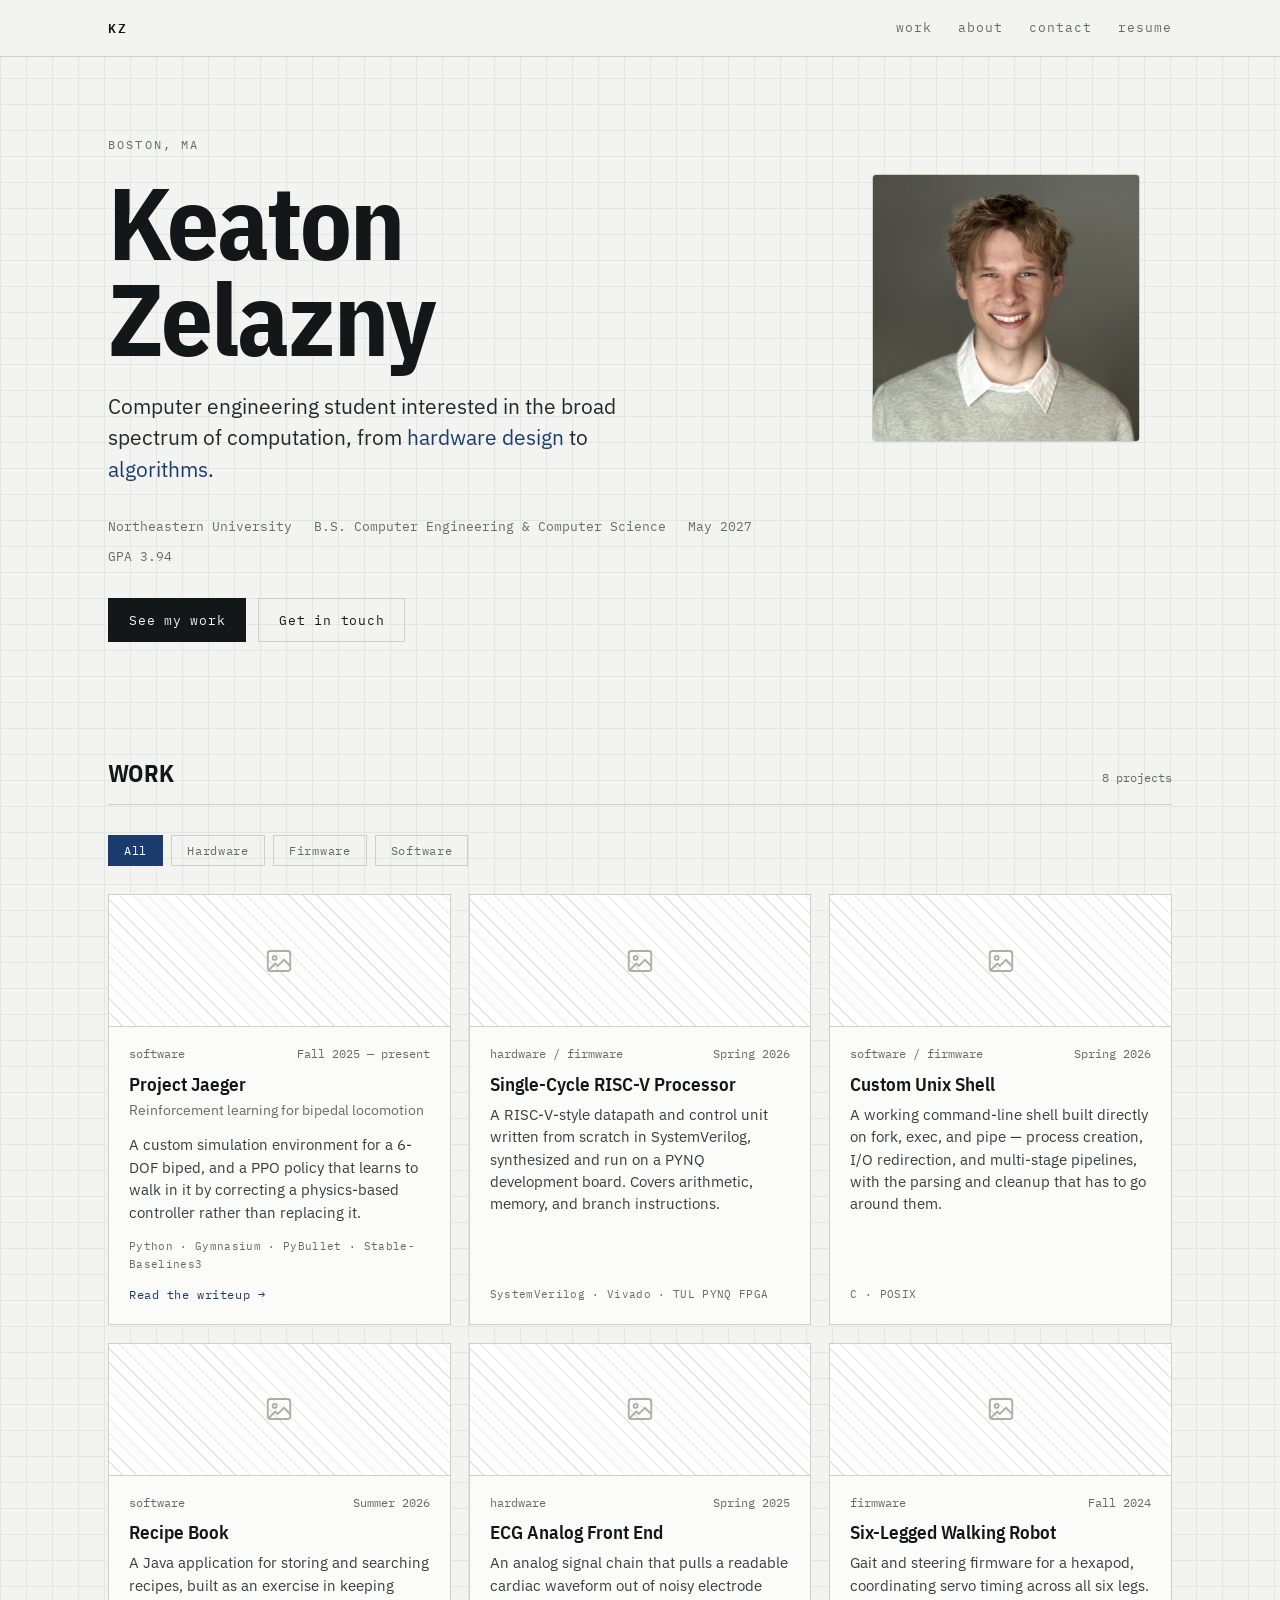
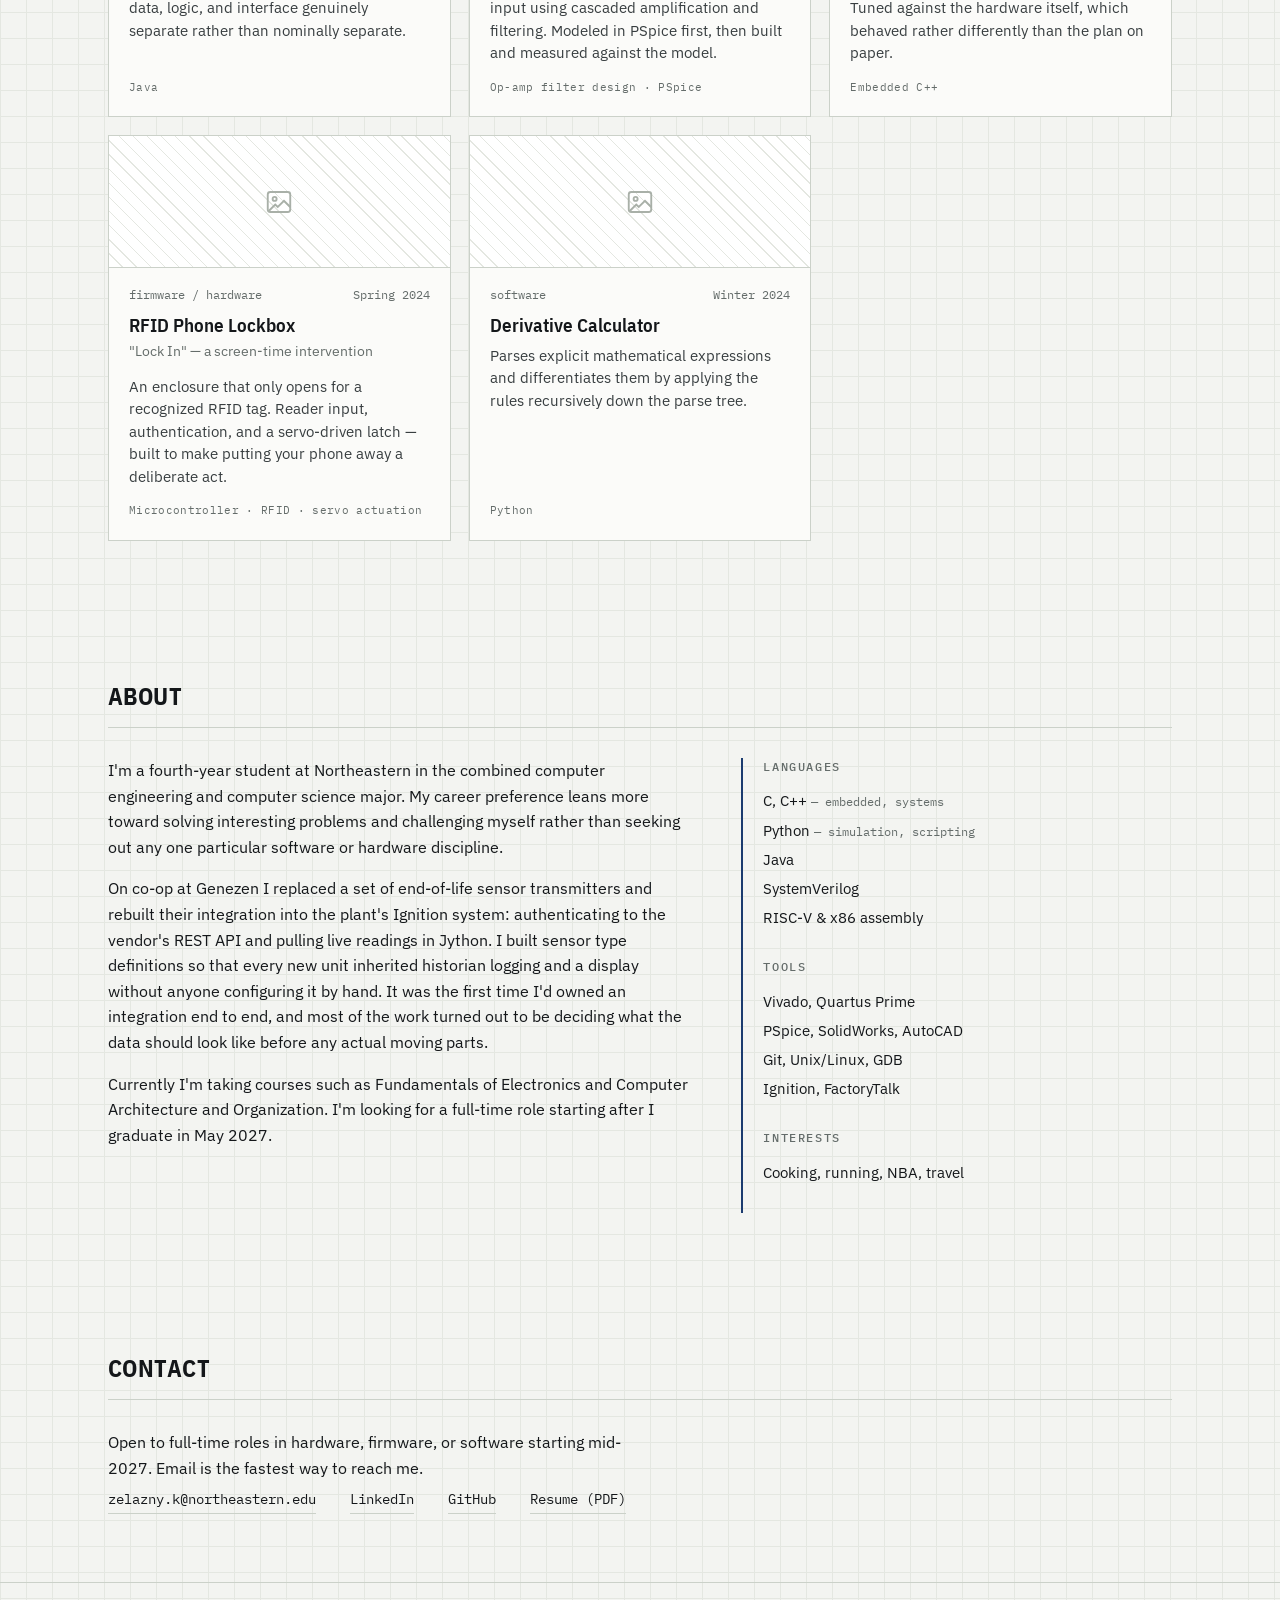
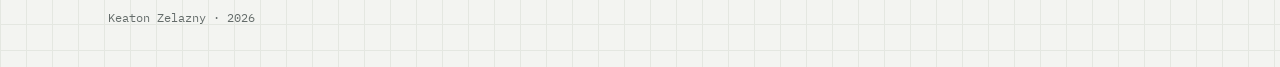
==== index.html @ cebd2341 "Recropped photo" ====
<!DOCTYPE html>
<html lang="en">
<head>
<meta charset="utf-8">
<meta name="viewport" content="width=device-width, initial-scale=1">
<title>Keaton Zelazny - Computer Engineer</title>
<meta name="description" content="Computer engineering and computer science student at Northeastern University working across FPGA design, embedded firmware, and software. Graduating May 2027.">

<meta property="og:title" content="Keaton Zelazny — Computer Engineer">
<meta property="og:description" content="FPGA design, embedded firmware, and software. Northeastern University, May 2027.">
<meta property="og:type" content="website">
<meta property="og:url" content="https://keatonzelazny.com/">

<link rel="icon" href="favicon.ico" sizes="any">
<link rel="icon" type="image/png" sizes="32x32" href="favicon-32.png">
<link rel="apple-touch-icon" href="apple-touch-icon.png">

<link rel="preconnect" href="https://fonts.googleapis.com">
<link rel="preconnect" href="https://fonts.gstatic.com" crossorigin>
<link href="https://fonts.googleapis.com/css2?family=IBM+Plex+Mono:wght@400;500&family=IBM+Plex+Sans+Condensed:wght@600;700&family=IBM+Plex+Sans:wght@400;500;600&display=swap" rel="stylesheet">
<link rel="stylesheet" href="assets/style.css">
</head>
<body>

<nav class="nav">
  <div class="nav-inner">
    <a class="mark" href="#top">KZ</a>
    <div class="nav-links">
      <a href="#work">work</a>
      <a href="#about">about</a>
      <a href="#contact">contact</a>
      <a href="assets/Keaton_Zelazny_Resume.pdf">resume</a>
    </div>
  </div>
</nav>

<header class="hero" id="top">
  <div class="wrap hero-grid">
   <div class="hero-text">
    <p class="eyebrow">Boston, MA</p>
    <h1>Keaton<br>Zelazny</h1>
    <p class="lede">
      Computer engineering student interested in the broad spectrum of computation,
      from <em>hardware design</em> to <em>algorithms</em>.
    </p>
    <div class="facts">
      <span>Northeastern University</span>
      <span>B.S. Computer Engineering &amp; Computer Science</span>
      <span>May 2027</span>
      <span>GPA 3.94</span>
    </div>
    <div class="btn-row">
      <a class="btn" href="#work">See my work</a>
      <a class="btn ghost" href="mailto:zelazny.k@northeastern.edu">Get in touch</a>
    </div>
   </div>
   <div class="hero-photo">
     <img src="assets/img/keaton.jpg" alt="Keaton Zelazny" width="640" height="640">
   </div>
  </div>
</header>

<section id="work">
  <div class="wrap">
    <div class="sec-head">
      <h2>Work</h2>
      <span class="sec-count" id="count"></span>
    </div>

    <div class="filters" role="group" aria-label="Filter projects by discipline">
      <button class="chip" data-filter="all" aria-pressed="true">All</button>
      <button class="chip" data-filter="hardware" aria-pressed="false">Hardware</button>
      <button class="chip" data-filter="firmware" aria-pressed="false">Firmware</button>
      <button class="chip" data-filter="software" aria-pressed="false">Software</button>
    </div>

    <div class="grid" id="grid"></div>
  </div>
</section>

<section id="about">
  <div class="wrap">
    <div class="sec-head"><h2>About</h2></div>
    <div class="about-grid">
      <div>
       <p>
          I'm a fourth-year student at Northeastern in the combined computer engineering and
          computer science major. My career preference leans more toward solving interesting problems and challenging myself rather than seeking out any one particular software or hardware discipline.
        </p>
        <p>
          On co-op at Genezen I replaced a set of end-of-life sensor transmitters and rebuilt
          their integration into the plant's Ignition system: authenticating to the vendor's
          REST API and pulling live readings in Jython. I built sensor type definitions so
          that every new unit inherited historian logging and a display without anyone configuring
          it by hand. It was the first time I'd owned an integration end to end, and most of
          the work turned out to be deciding what the data should look like before any actual moving parts.
        </p>
        <p>
          Currently I'm taking courses such as Fundamentals of Electronics and Computer Architecture and Organization. I'm looking for a full-time role starting after I graduate in May 2027.
        </p>
      </div>
      <div class="side-block">
        <h4>Languages</h4>
        <ul>
          <li>C, C++ <span>— embedded, systems</span></li>
          <li>Python <span>— simulation, scripting</span></li>
          <li>Java</li>
          <li>SystemVerilog</li>
          <li>RISC-V &amp; x86 assembly</li>
        </ul>
        <h4>Tools</h4>
        <ul>
          <li>Vivado, Quartus Prime</li>
          <li>PSpice, SolidWorks, AutoCAD</li>
          <li>Git, Unix/Linux, GDB</li>
          <li>Ignition, FactoryTalk</li>
        </ul>
        <h4>Interests</h4>
        <ul>
          <li>Cooking, running, NBA, travel</li>
        </ul>
      </div>
    </div>
  </div>
</section>

<section id="contact">
  <div class="wrap">
    <div class="sec-head"><h2>Contact</h2></div>
    <p style="max-width:52ch;margin:0 0 4px">
      Open to full-time roles in hardware, firmware, or software starting mid-2027.
      Email is the fastest way to reach me.
    </p>
    <div class="contact-links">
      <a href="mailto:zelazny.k@northeastern.edu">zelazny.k@northeastern.edu</a>
      <a href="https://linkedin.com/in/keaton-zelazny">LinkedIn</a>
      <a href="https://github.com/keatonzny">GitHub</a>
      <a href="assets/Keaton_Zelazny_Resume.pdf">Resume (PDF)</a>
    </div>
  </div>
</section>

<footer>
  <div class="wrap" style="display:flex;justify-content:space-between;width:100%;flex-wrap:wrap;gap:10px">
    <span>Keaton Zelazny &middot; <span id="year"></span></span>
    <span></span>
  </div>
</footer>

<script src="assets/main.js"></script>
</body>
</html>
---- assets/style.css ----
/* ============================================================
   Keaton Zelazny — portfolio
   Palette: instrument paper, graphite ink, one plotted blue
   ============================================================ */

:root {
  --paper:  #F3F4F1;
  --panel:  #FBFBF9;
  --grid:   #E4E7E1;
  --rule:   #CBD1C9;
  --ink:    #14171A;
  --muted:  #646C6A;
  --accent: #1B3B6F;
  --accent-soft: rgba(27, 59, 111, 0.10);

  --sans: "IBM Plex Sans", system-ui, -apple-system, sans-serif;
  --cond: "IBM Plex Sans Condensed", "IBM Plex Sans", system-ui, sans-serif;
  --mono: "IBM Plex Mono", ui-monospace, "SF Mono", Menlo, monospace;

  --max: 1120px;
  --pad: 28px;
}

* { box-sizing: border-box; }

html { scroll-behavior: smooth; }

body {
  margin: 0;
  background-color: var(--paper);
  background-image:
    linear-gradient(var(--grid) 1px, transparent 1px),
    linear-gradient(90deg, var(--grid) 1px, transparent 1px);
  background-size: 26px 26px;
  color: var(--ink);
  font-family: var(--sans);
  font-size: 16px;
  line-height: 1.6;
  -webkit-font-smoothing: antialiased;
}

a { color: inherit; }

.wrap {
  max-width: var(--max);
  margin: 0 auto;
  padding: 0 var(--pad);
}

/* ---------- nav ---------- */

.nav {
  position: sticky;
  top: 0;
  z-index: 20;
  background: rgba(243, 244, 241, 0.88);
  backdrop-filter: blur(8px);
  border-bottom: 1px solid var(--rule);
}

.nav-inner {
  max-width: var(--max);
  margin: 0 auto;
  padding: 0 var(--pad);
  height: 56px;
  display: flex;
  align-items: center;
  justify-content: space-between;
}

.mark {
  font-family: var(--mono);
  font-size: 13px;
  font-weight: 600;
  letter-spacing: 0.16em;
  text-decoration: none;
}

.nav-links {
  display: flex;
  gap: 26px;
  font-family: var(--mono);
  font-size: 12.5px;
  letter-spacing: 0.08em;
}

.nav-links a {
  text-decoration: none;
  color: var(--muted);
  padding-bottom: 2px;
  border-bottom: 1px solid transparent;
  transition: color 0.15s, border-color 0.15s;
}

.nav-links a:hover,
.nav-links a:focus-visible { color: var(--ink); border-bottom-color: var(--accent); }

/* ---------- hero ---------- */

.hero { padding: 78px 0 44px; }

.hero-grid {
  display: grid;
  grid-template-columns: minmax(0, 700px) auto;
  justify-content: start;
  gap: 64px;
  align-items: start;
}

/* offset equal to the eyebrow line + its margin, so the photo's top edge
   lands on the cap height of the name rather than above it */
.hero-photo { margin-top: 39px; }

.hero-photo img {
  display: block;
  width: 268px;
  height: 268px;
  object-fit: cover;
  border: 1px solid var(--rule);
  border-radius: 4px;
  background: var(--panel);
}

.eyebrow {
  font-family: var(--mono);
  font-size: 12px;
  letter-spacing: 0.18em;
  text-transform: uppercase;
  color: var(--muted);
  margin: 0 0 20px;
}

h1 {
  font-family: var(--cond);
  font-weight: 700;
  font-size: clamp(3rem, 9vw, 6.4rem);
  line-height: 0.94;
  letter-spacing: -0.02em;
  margin: 0 0 24px;
}

.lede {
  font-size: clamp(1.05rem, 2.1vw, 1.32rem);
  line-height: 1.5;
  max-width: 40ch;
  margin: 0 0 30px;
  color: #23282B;
}

.lede em { font-style: normal; color: var(--accent); }

.facts {
  display: flex;
  flex-wrap: wrap;
  gap: 10px 22px;
  font-family: var(--mono);
  font-size: 12.5px;
  color: var(--muted);
  margin-bottom: 32px;
}

.facts span { white-space: nowrap; }

.btn-row { display: flex; flex-wrap: wrap; gap: 12px; }

.btn {
  display: inline-block;
  font-family: var(--mono);
  font-size: 12.5px;
  letter-spacing: 0.06em;
  text-decoration: none;
  padding: 11px 20px;
  border: 1px solid var(--ink);
  background: var(--ink);
  color: var(--paper);
  transition: background 0.15s, color 0.15s, border-color 0.15s;
}

.btn:hover, .btn:focus-visible { background: var(--accent); border-color: var(--accent); }

.btn.ghost { background: transparent; color: var(--ink); border-color: var(--rule); }
.btn.ghost:hover, .btn.ghost:focus-visible { border-color: var(--accent); color: var(--accent); background: transparent; }

/* ---------- sections ---------- */

section { padding: 68px 0; }

.sec-head {
  display: flex;
  align-items: baseline;
  gap: 16px;
  border-bottom: 1px solid var(--rule);
  padding-bottom: 12px;
  margin-bottom: 30px;
}

h2 {
  font-family: var(--cond);
  font-weight: 700;
  font-size: 1.5rem;
  letter-spacing: 0.02em;
  text-transform: uppercase;
  margin: 0;
}

.sec-count {
  font-family: var(--mono);
  font-size: 12px;
  color: var(--muted);
  margin-left: auto;
}

/* ---------- filters ---------- */

.filters {
  display: flex;
  flex-wrap: wrap;
  gap: 8px;
  margin-bottom: 28px;
}

.chip {
  font-family: var(--mono);
  font-size: 12px;
  letter-spacing: 0.06em;
  padding: 7px 15px;
  border: 1px solid var(--rule);
  background: transparent;
  color: var(--muted);
  cursor: pointer;
  transition: all 0.15s;
}

.chip:hover { border-color: var(--ink); color: var(--ink); }

.chip[aria-pressed="true"] {
  background: var(--accent);
  border-color: var(--accent);
  color: #fff;
}

/* ---------- project grid ---------- */

.grid {
  display: grid;
  grid-template-columns: repeat(auto-fill, minmax(310px, 1fr));
  gap: 18px;
}

.card {
  border: 1px solid var(--rule);
  background: var(--panel);
  display: flex;
  flex-direction: column;
  text-decoration: none;
  transition: border-color 0.18s, transform 0.18s, box-shadow 0.18s;
}

.card:hover, .card:focus-visible {
  border-color: var(--accent);
  transform: translateY(-2px);
  box-shadow: 0 6px 20px rgba(20, 23, 26, 0.07);
}

.card.hidden { display: none; }

.card-visual {
  border-bottom: 1px solid var(--rule);
  background: #fff;
  height: 132px;
  display: flex;
  align-items: center;
  justify-content: center;
  overflow: hidden;
  position: relative;
}

.card-visual img {
  width: 100%;
  height: 100%;
  object-fit: cover;
  display: block;
}

.card-visual .ph {
  position: absolute;
  inset: 0;
  display: flex;
  align-items: center;
  justify-content: center;
  color: var(--rule);
  background:
    repeating-linear-gradient(45deg, transparent, transparent 9px, var(--grid) 9px, var(--grid) 10px);
}

.card-visual .ph svg { width: 30px; height: 30px; stroke: #A9B0A8; stroke-width: 1.5; fill: none; }

.card-visual img { position: relative; z-index: 1; }

.card-body { padding: 18px 20px 20px; flex: 1; display: flex; flex-direction: column; }

.card-meta {
  display: flex;
  justify-content: space-between;
  align-items: baseline;
  gap: 12px;
  font-family: var(--mono);
  font-size: 11.5px;
  color: var(--muted);
  margin-bottom: 8px;
}

.card h3 {
  font-family: var(--cond);
  font-weight: 600;
  font-size: 1.2rem;
  line-height: 1.2;
  margin: 0 0 9px;
}

.card p {
  margin: 0 0 14px;
  font-size: 14.5px;
  line-height: 1.55;
  color: #383E40;
}

.stack {
  margin-top: auto;
  font-family: var(--mono);
  font-size: 11px;
  color: var(--muted);
  letter-spacing: 0.03em;
}

.more {
  display: inline-flex;
  align-items: center;
  gap: 6px;
  font-family: var(--mono);
  font-size: 11.5px;
  color: var(--accent);
  margin-top: 12px;
  letter-spacing: 0.05em;
}

/* ---------- about ---------- */

.about-grid {
  display: grid;
  grid-template-columns: 1.35fr 1fr;
  gap: 52px;
}

.about-grid p { max-width: 62ch; margin: 0 0 16px; }

.side-block { border-left: 2px solid var(--accent); padding-left: 20px; }

.side-block h4 {
  font-family: var(--mono);
  font-size: 11.5px;
  letter-spacing: 0.14em;
  text-transform: uppercase;
  color: var(--muted);
  margin: 0 0 10px;
  font-weight: 500;
}

.side-block ul { margin: 0 0 26px; padding: 0; list-style: none; font-size: 14.5px; }
.side-block li { padding: 3px 0; }
.side-block li span { font-family: var(--mono); font-size: 12px; color: var(--muted); }

/* ---------- contact ---------- */

.contact-links {
  display: flex;
  flex-wrap: wrap;
  gap: 12px 34px;
  font-family: var(--mono);
  font-size: 14px;
  margin-top: 6px;
}

.contact-links a {
  text-decoration: none;
  border-bottom: 1px solid var(--rule);
  padding-bottom: 3px;
  transition: border-color 0.15s, color 0.15s;
}

.contact-links a:hover, .contact-links a:focus-visible {
  color: var(--accent);
  border-bottom-color: var(--accent);
}

footer {
  border-top: 1px solid var(--rule);
  padding: 26px 0 40px;
  font-family: var(--mono);
  font-size: 11.5px;
  color: var(--muted);
  display: flex;
  justify-content: space-between;
  flex-wrap: wrap;
  gap: 10px;
}

/* ---------- project detail page ---------- */

.detail { padding: 60px 0 0; }

.back {
  font-family: var(--mono);
  font-size: 12px;
  color: var(--muted);
  text-decoration: none;
  letter-spacing: 0.06em;
}

.back:hover { color: var(--accent); }

.detail h1 { font-size: clamp(2.2rem, 5.5vw, 3.6rem); margin-top: 22px; }

.detail-meta {
  font-family: var(--mono);
  font-size: 12.5px;
  color: var(--muted);
  display: flex;
  flex-wrap: wrap;
  gap: 8px 20px;
  border-bottom: 1px solid var(--rule);
  padding-bottom: 20px;
  margin-bottom: 40px;
}

.prose { max-width: 68ch; }
.prose h2 { font-size: 1.22rem; margin: 42px 0 12px; text-transform: none; letter-spacing: 0; }
.prose p { margin: 0 0 16px; }
.prose ul { margin: 0 0 16px; padding-left: 20px; }
.prose li { margin-bottom: 7px; }
.prose code {
  font-family: var(--mono);
  font-size: 0.88em;
  background: var(--accent-soft);
  padding: 1px 5px;
}

figure {
  margin: 30px 0;
  border: 1px solid var(--rule);
  background: var(--panel);
}

figure img { width: 100%; display: block; }

figure figcaption {
  font-family: var(--mono);
  font-size: 11.5px;
  color: var(--muted);
  padding: 10px 14px;
  border-top: 1px solid var(--rule);
}

.placeholder {
  height: 260px;
  display: flex;
  align-items: center;
  justify-content: center;
  font-family: var(--mono);
  font-size: 12px;
  color: var(--muted);
  background:
    repeating-linear-gradient(45deg, transparent, transparent 9px, var(--grid) 9px, var(--grid) 10px);
}

/* ---------- responsive ---------- */

@media (max-width: 860px) {
  .about-grid { grid-template-columns: 1fr; gap: 34px; }
  .hero { padding: 42px 0 32px; }
  .hero-grid { grid-template-columns: 1fr; gap: 22px; justify-content: stretch; }
  .hero-photo { order: -1; margin-top: 0; }
  .hero-photo img { width: 104px; height: 104px; }
  section { padding: 50px 0; }
  .nav-links { gap: 18px; }
}

@media (max-width: 480px) {
  :root { --pad: 20px; }
  .grid { grid-template-columns: 1fr; }
  .nav-links { gap: 13px; font-size: 11.5px; letter-spacing: 0.04em; }
}

/* ---------- a11y ---------- */

:focus-visible { outline: 2px solid var(--accent); outline-offset: 3px; }

@media (prefers-reduced-motion: reduce) {
  html { scroll-behavior: auto; }
  * { animation-duration: 0.001ms !important; transition-duration: 0.001ms !important; }
}
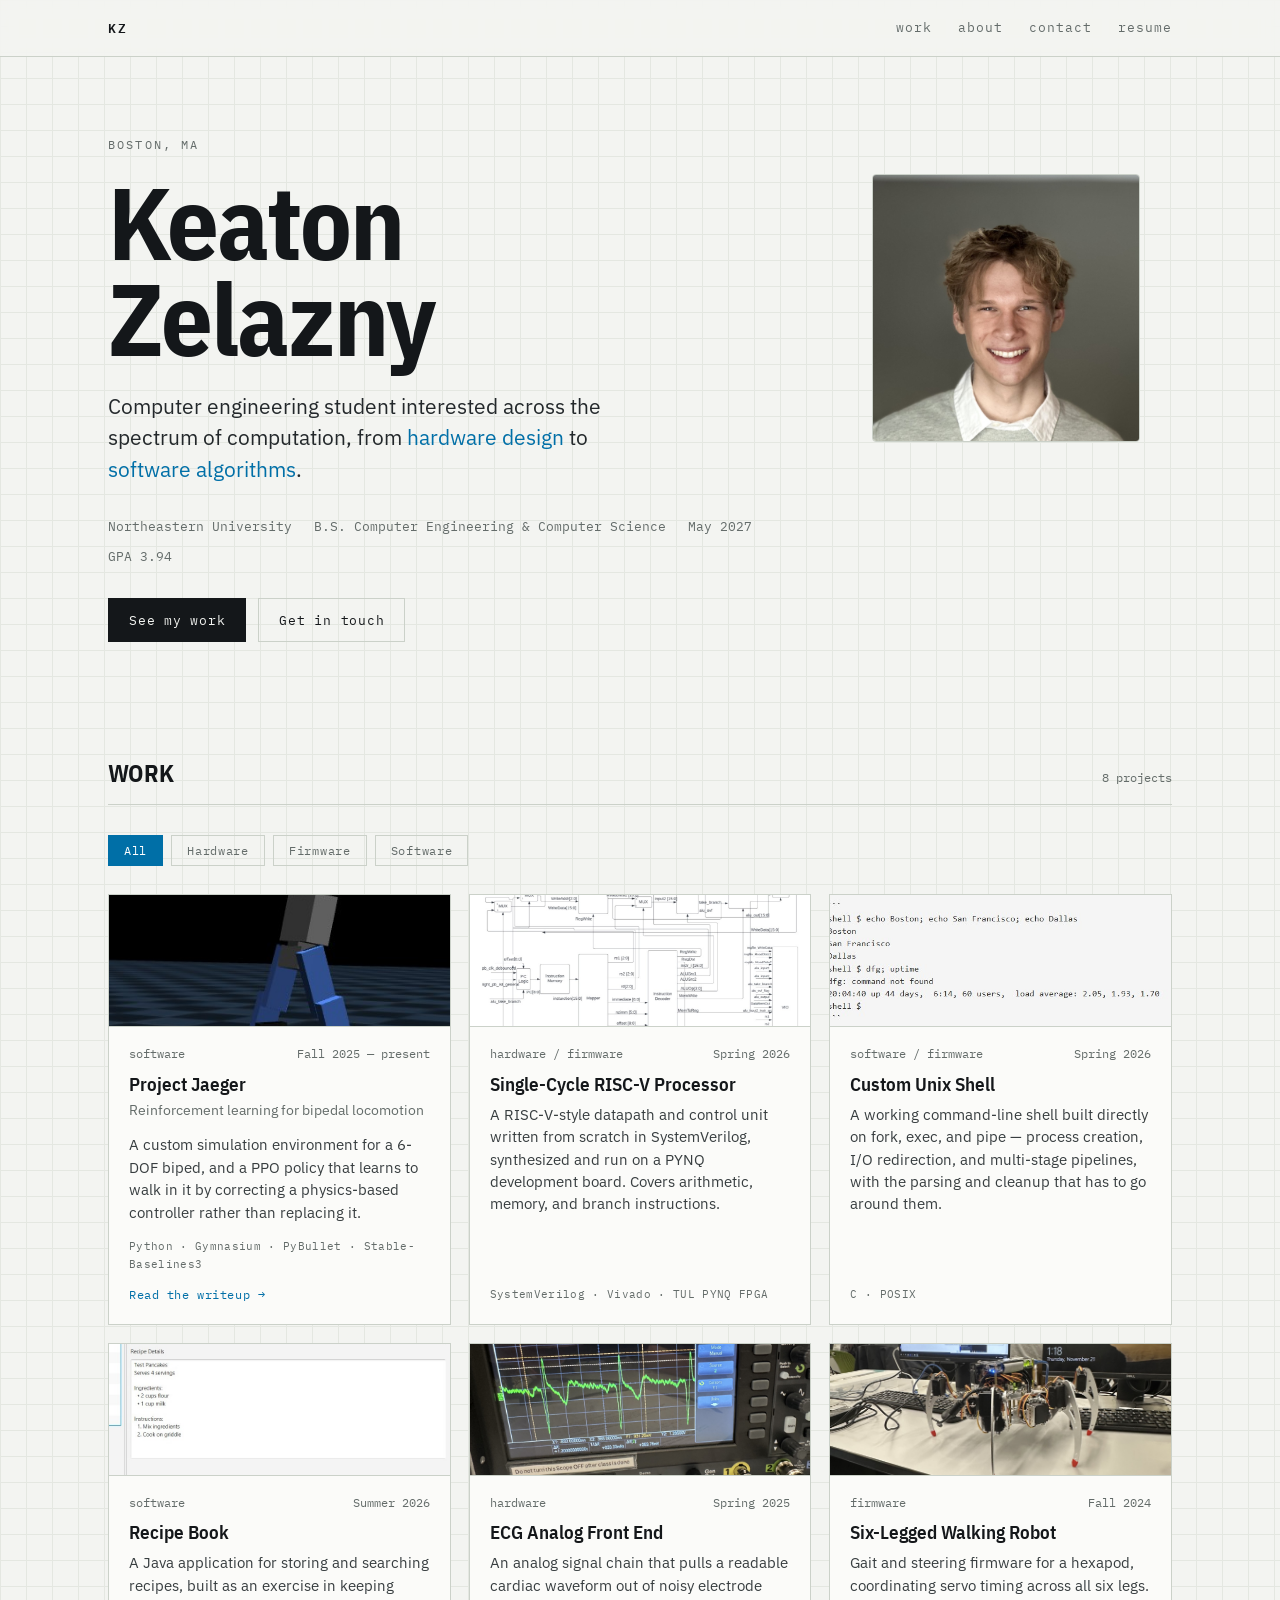
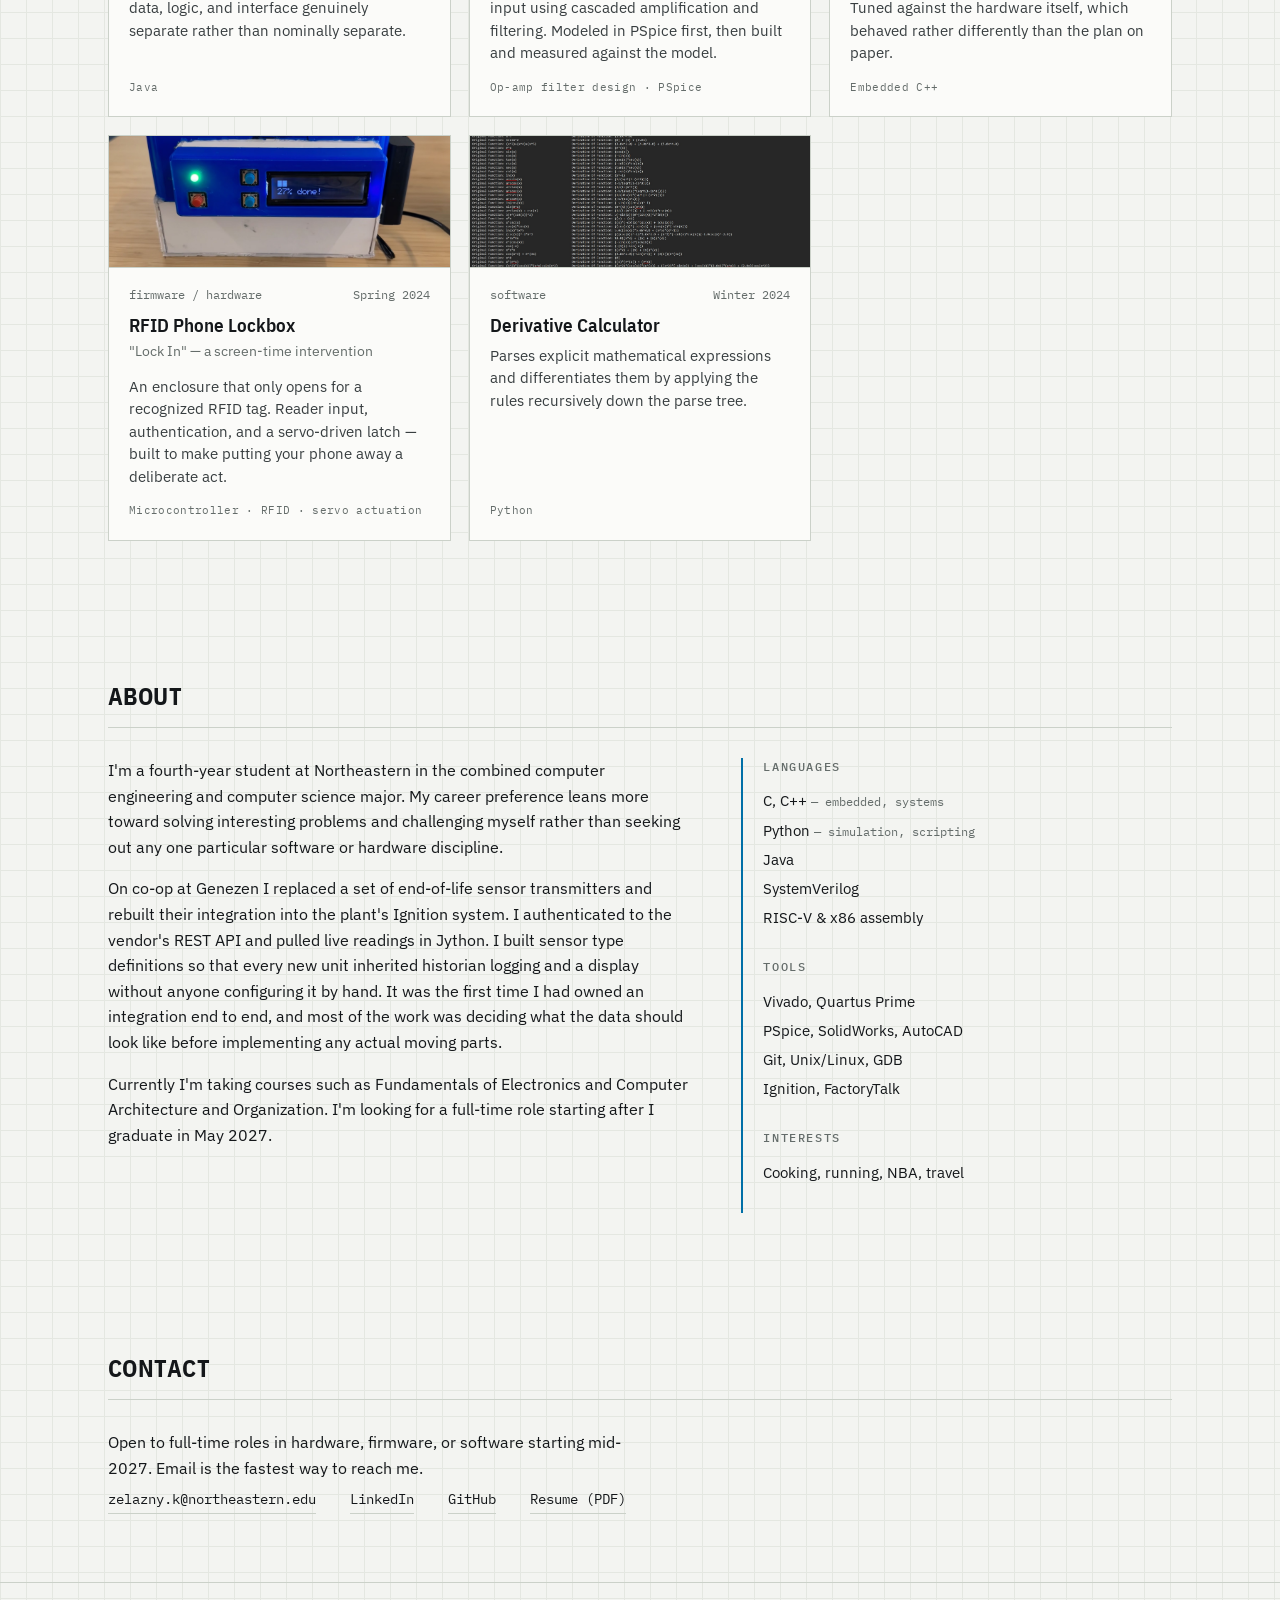
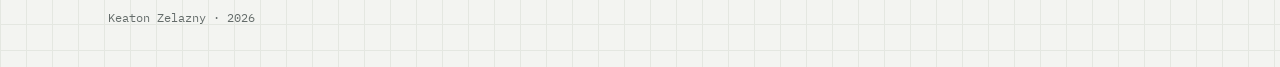
==== commit e3b18fee: "Minor phrasing adjustments, changed accent color to light blue" ====
--- a/index.html
+++ b/index.html
@@ -40,8 +40,8 @@
     <p class="eyebrow">Boston, MA</p>
     <h1>Keaton<br>Zelazny</h1>
     <p class="lede">
-      Computer engineering student interested in the broad spectrum of computation,
-      from <em>hardware design</em> to <em>algorithms</em>.
+      Computer engineering student interested across the spectrum of computation,
+      from <em>hardware design</em> to <em>software algorithms</em>.
     </p>
     <div class="facts">
       <span>Northeastern University</span>
@@ -89,11 +89,11 @@
         </p>
         <p>
           On co-op at Genezen I replaced a set of end-of-life sensor transmitters and rebuilt
-          their integration into the plant's Ignition system: authenticating to the vendor's
-          REST API and pulling live readings in Jython. I built sensor type definitions so
+          their integration into the plant's Ignition system. I authenticated to the vendor's
+          REST API and pulled live readings in Jython. I built sensor type definitions so
           that every new unit inherited historian logging and a display without anyone configuring
-          it by hand. It was the first time I'd owned an integration end to end, and most of
-          the work turned out to be deciding what the data should look like before any actual moving parts.
+          it by hand. It was the first time I had owned an integration end to end, and most of
+          the work was deciding what the data should look like before implementing any actual moving parts.
         </p>
         <p>
           Currently I'm taking courses such as Fundamentals of Electronics and Computer Architecture and Organization. I'm looking for a full-time role starting after I graduate in May 2027.
--- a/assets/style.css
+++ b/assets/style.css
@@ -10,7 +10,7 @@
   --rule:   #CBD1C9;
   --ink:    #14171A;
   --muted:  #646C6A;
-  --accent: #1B3B6F;
+  --accent: #006fa7;
   --accent-soft: rgba(27, 59, 111, 0.10);
 
   --sans: "IBM Plex Sans", system-ui, -apple-system, sans-serif;
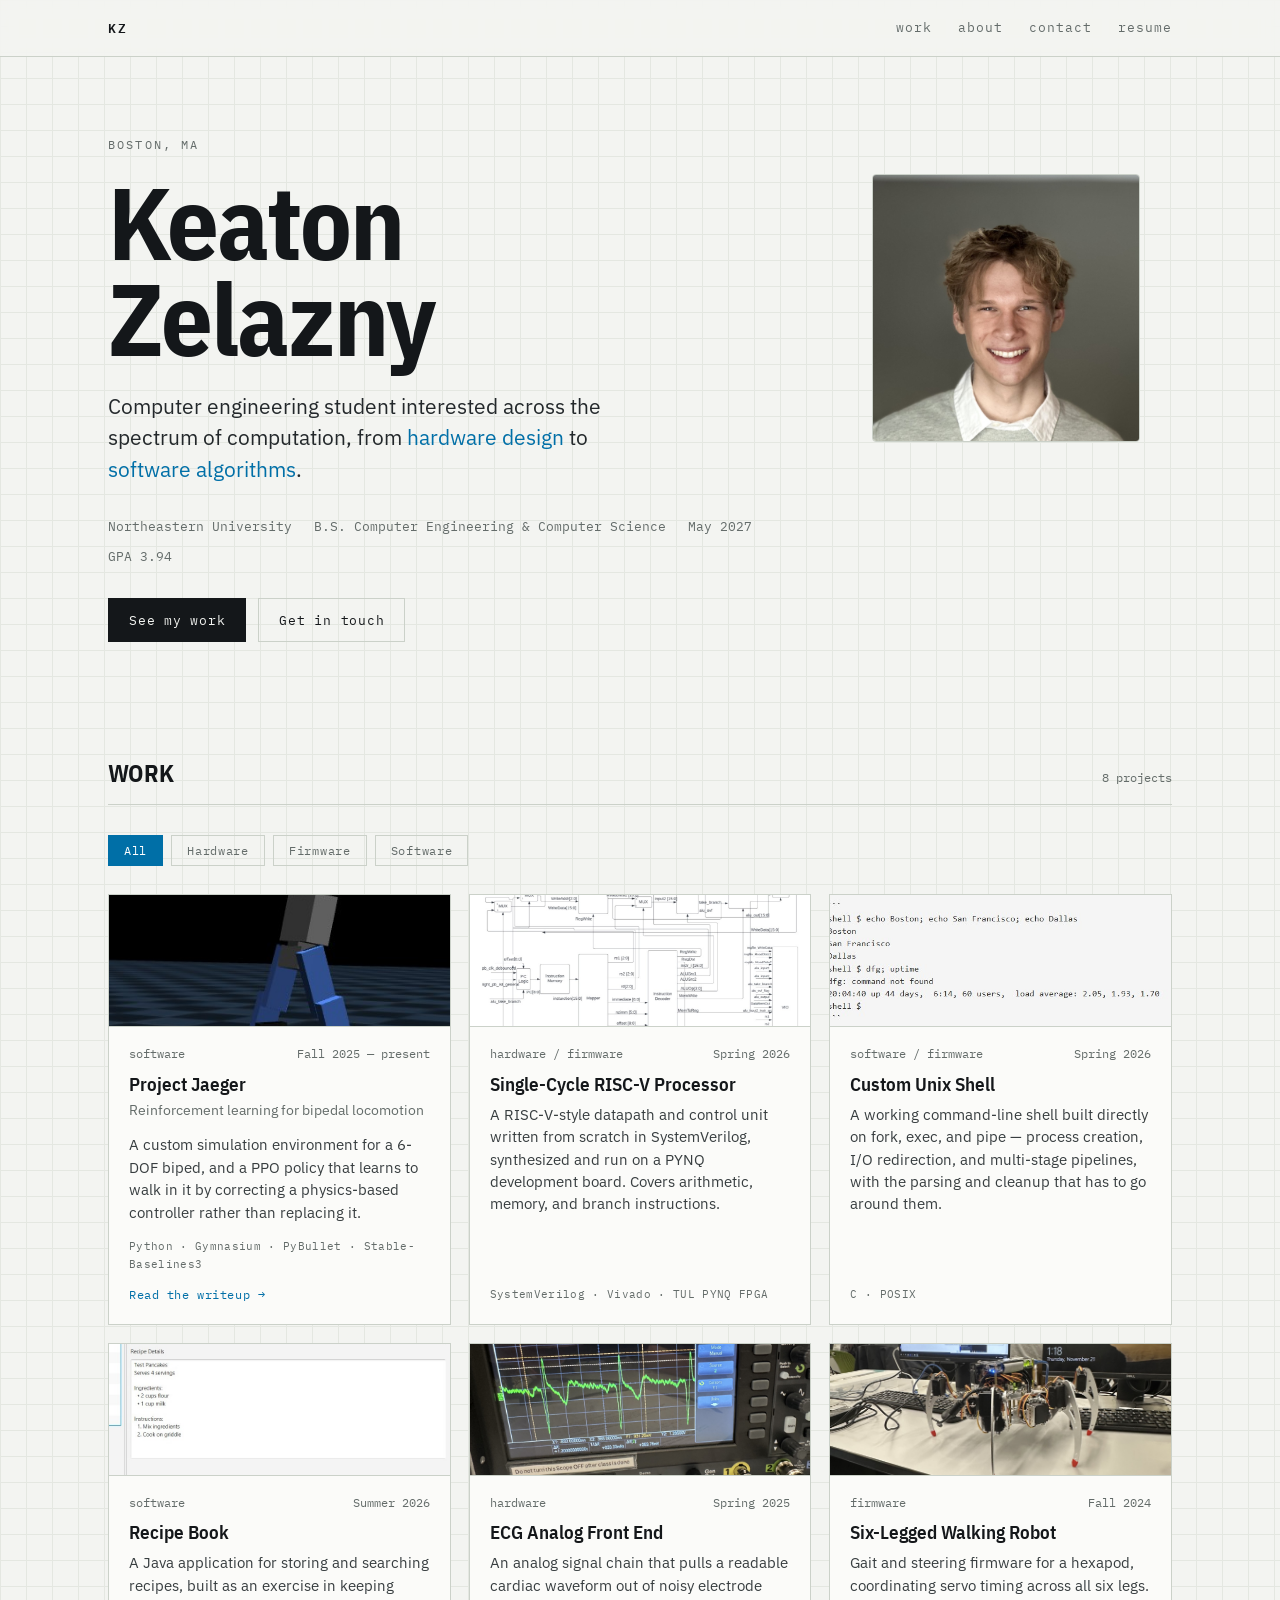
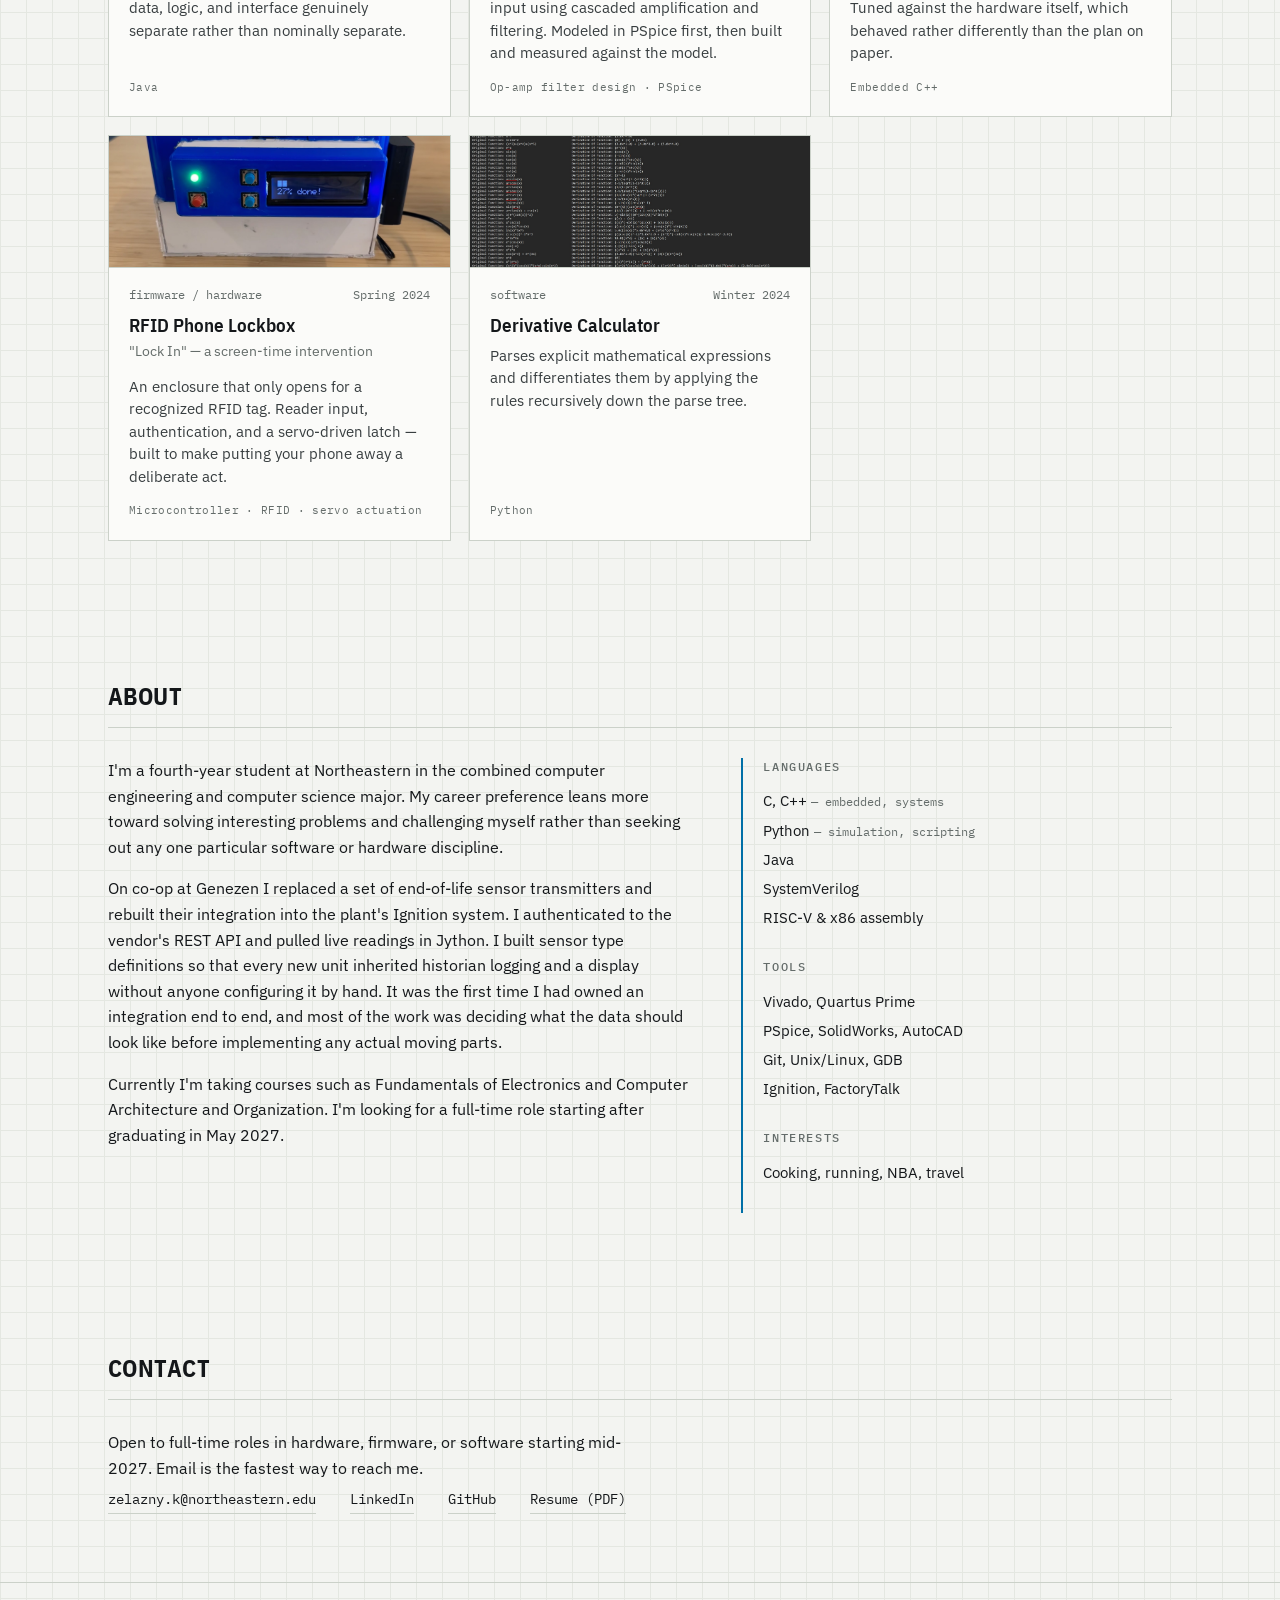
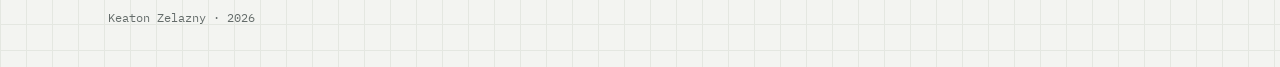
==== commit b6037657: "Adjusted soft accent" ====
--- a/index.html
+++ b/index.html
@@ -96,7 +96,7 @@
           the work was deciding what the data should look like before implementing any actual moving parts.
         </p>
         <p>
-          Currently I'm taking courses such as Fundamentals of Electronics and Computer Architecture and Organization. I'm looking for a full-time role starting after I graduate in May 2027.
+          Currently I'm taking courses such as Fundamentals of Electronics and Computer Architecture and Organization. I'm looking for a full-time role starting after graduating in May 2027.
         </p>
       </div>
       <div class="side-block">
--- a/assets/style.css
+++ b/assets/style.css
@@ -11,7 +11,7 @@
   --ink:    #14171A;
   --muted:  #646C6A;
   --accent: #006fa7;
-  --accent-soft: rgba(27, 59, 111, 0.10);
+  --accent-soft: rgba(0, 111, 167, 0.10);
 
   --sans: "IBM Plex Sans", system-ui, -apple-system, sans-serif;
   --cond: "IBM Plex Sans Condensed", "IBM Plex Sans", system-ui, sans-serif;
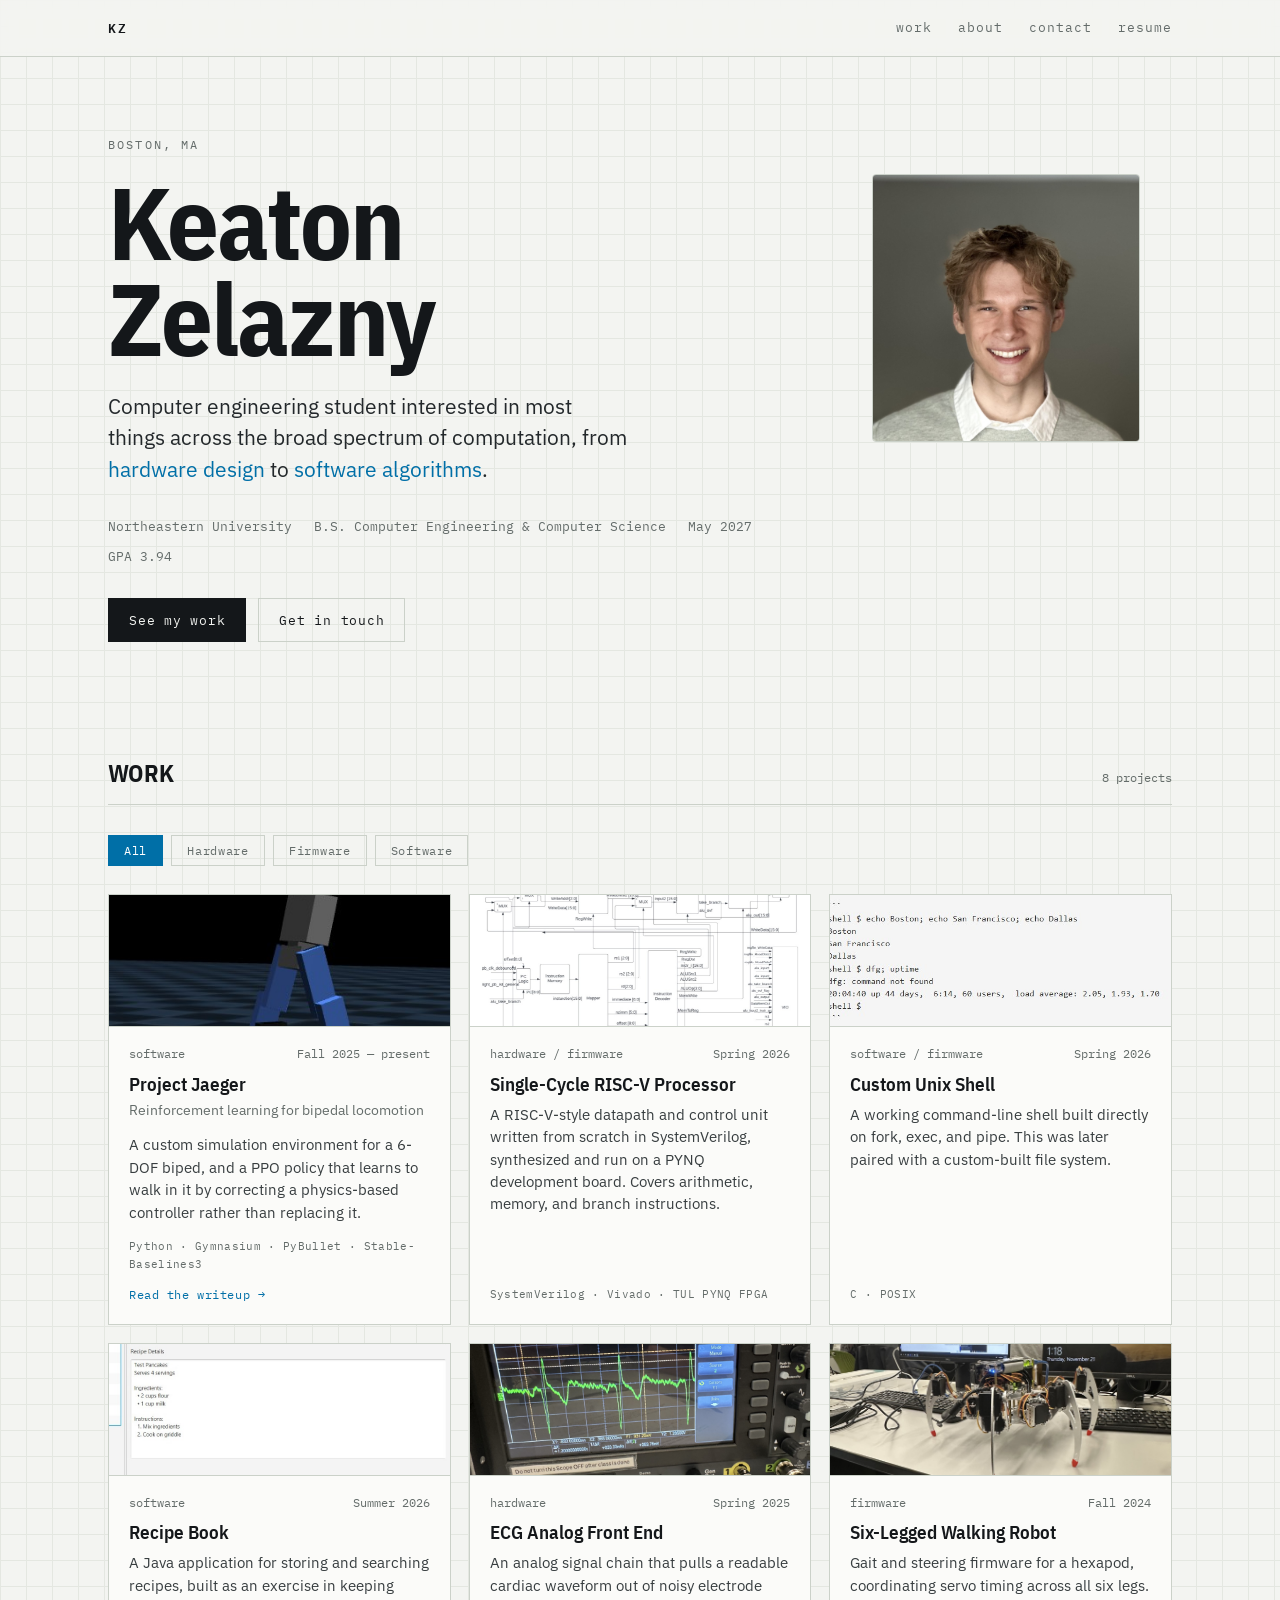
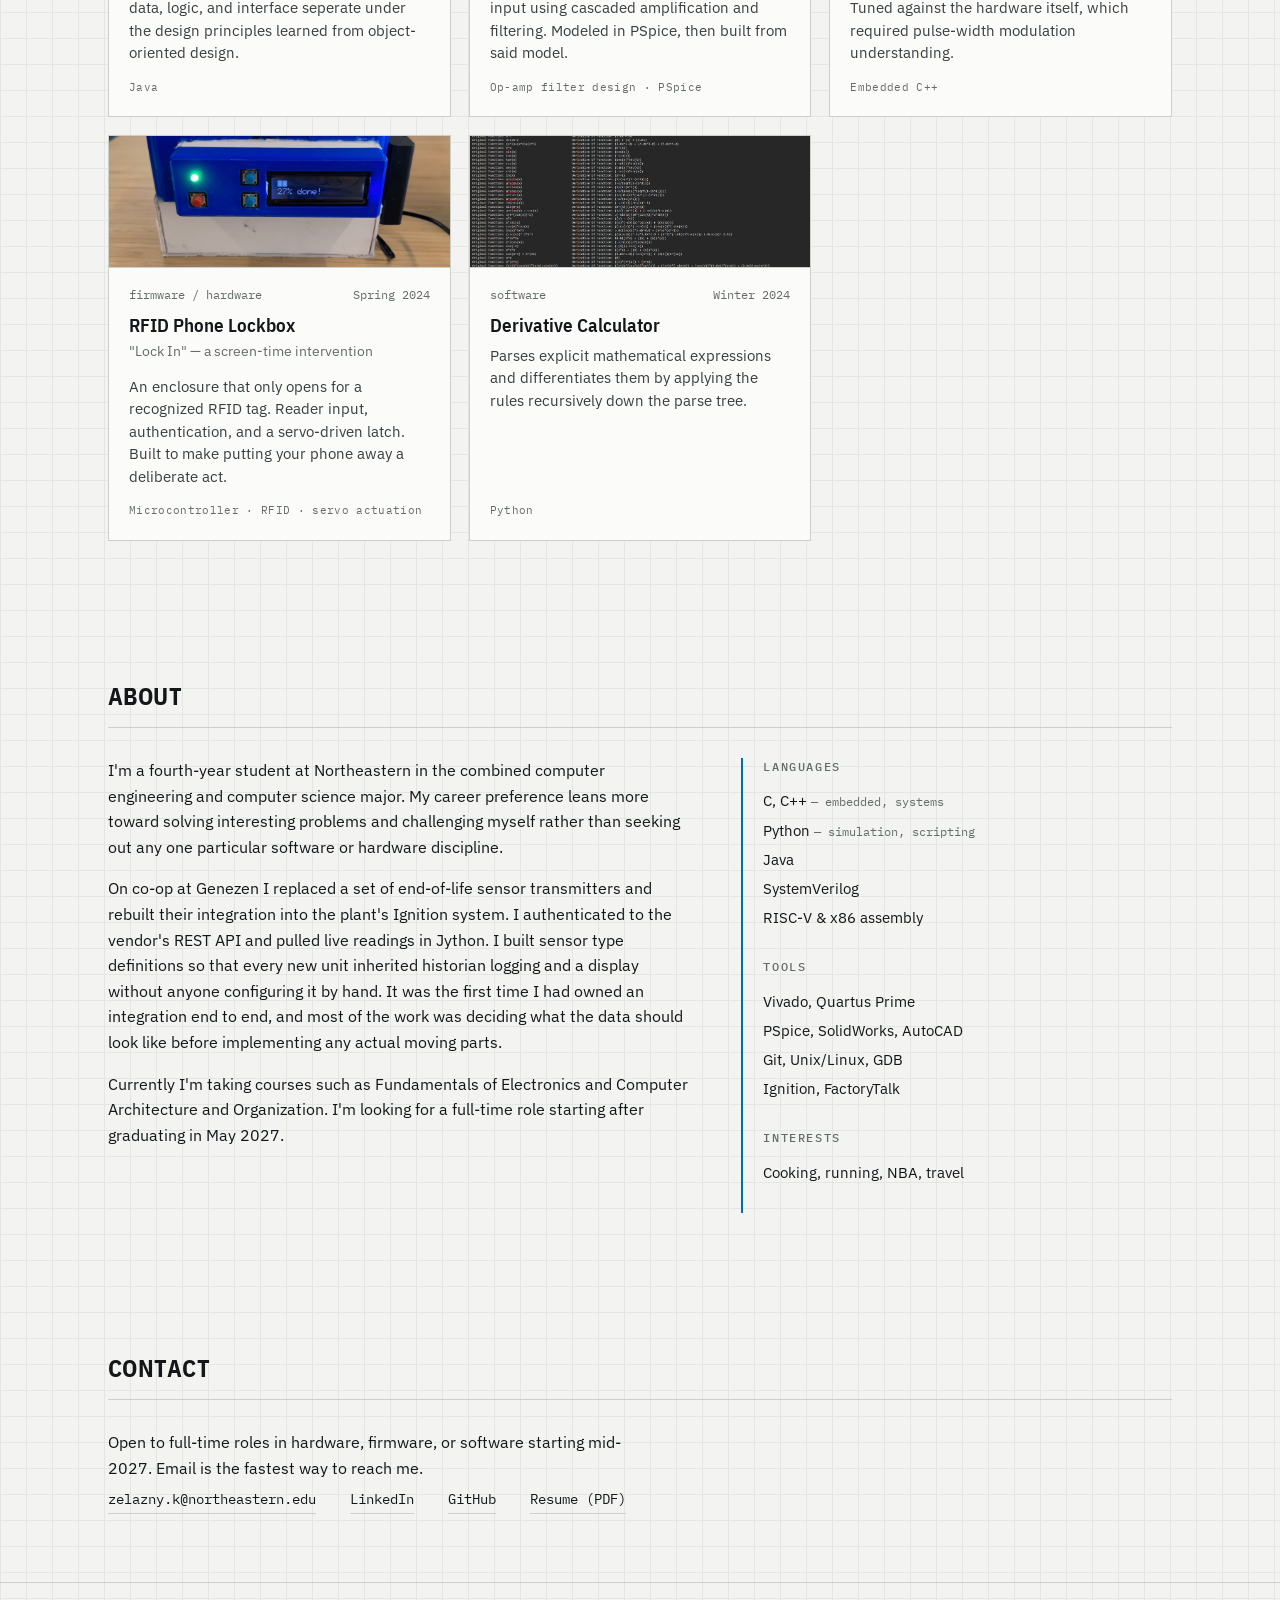
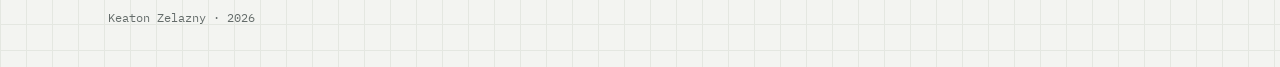
==== commit 33691b34: "Edited project blurbs" ====
--- a/index.html
+++ b/index.html
@@ -40,7 +40,7 @@
     <p class="eyebrow">Boston, MA</p>
     <h1>Keaton<br>Zelazny</h1>
     <p class="lede">
-      Computer engineering student interested across the spectrum of computation,
+      Computer engineering student interested in most things across the broad spectrum of computation,
       from <em>hardware design</em> to <em>software algorithms</em>.
     </p>
     <div class="facts">
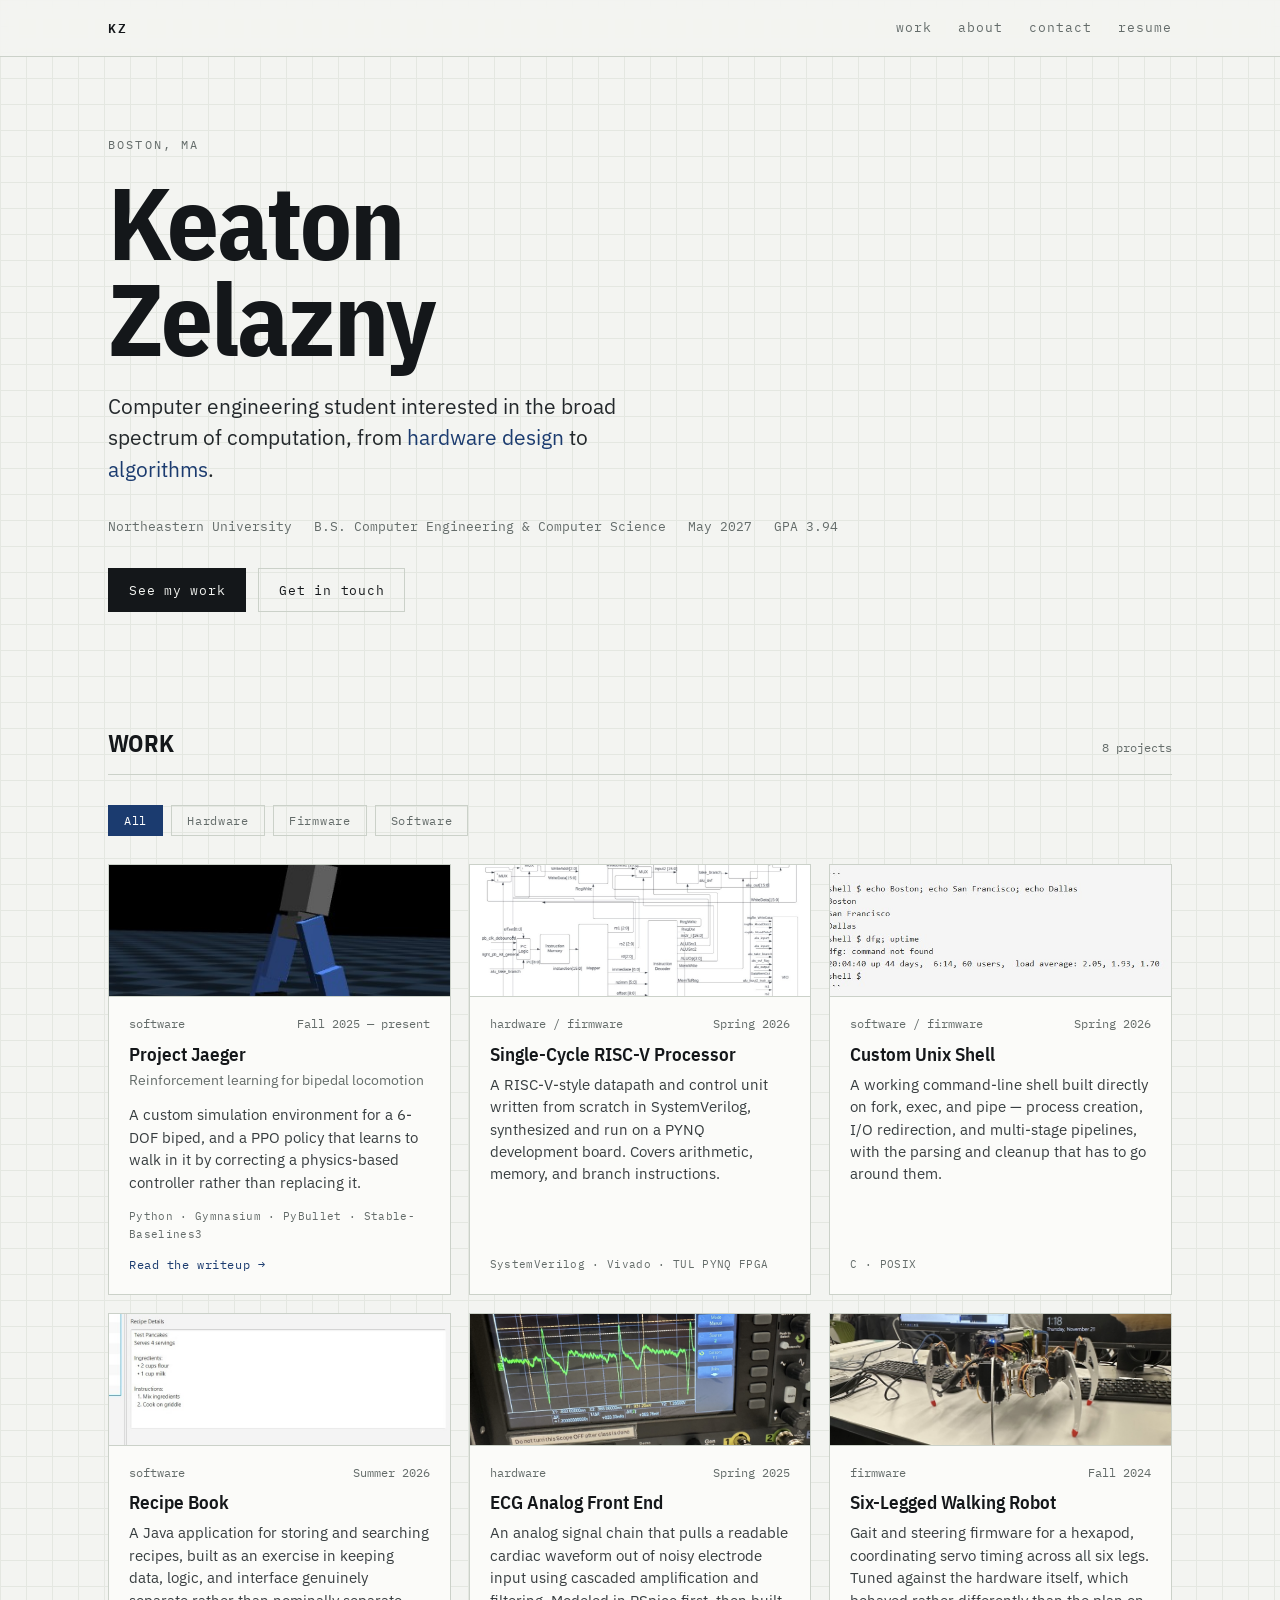
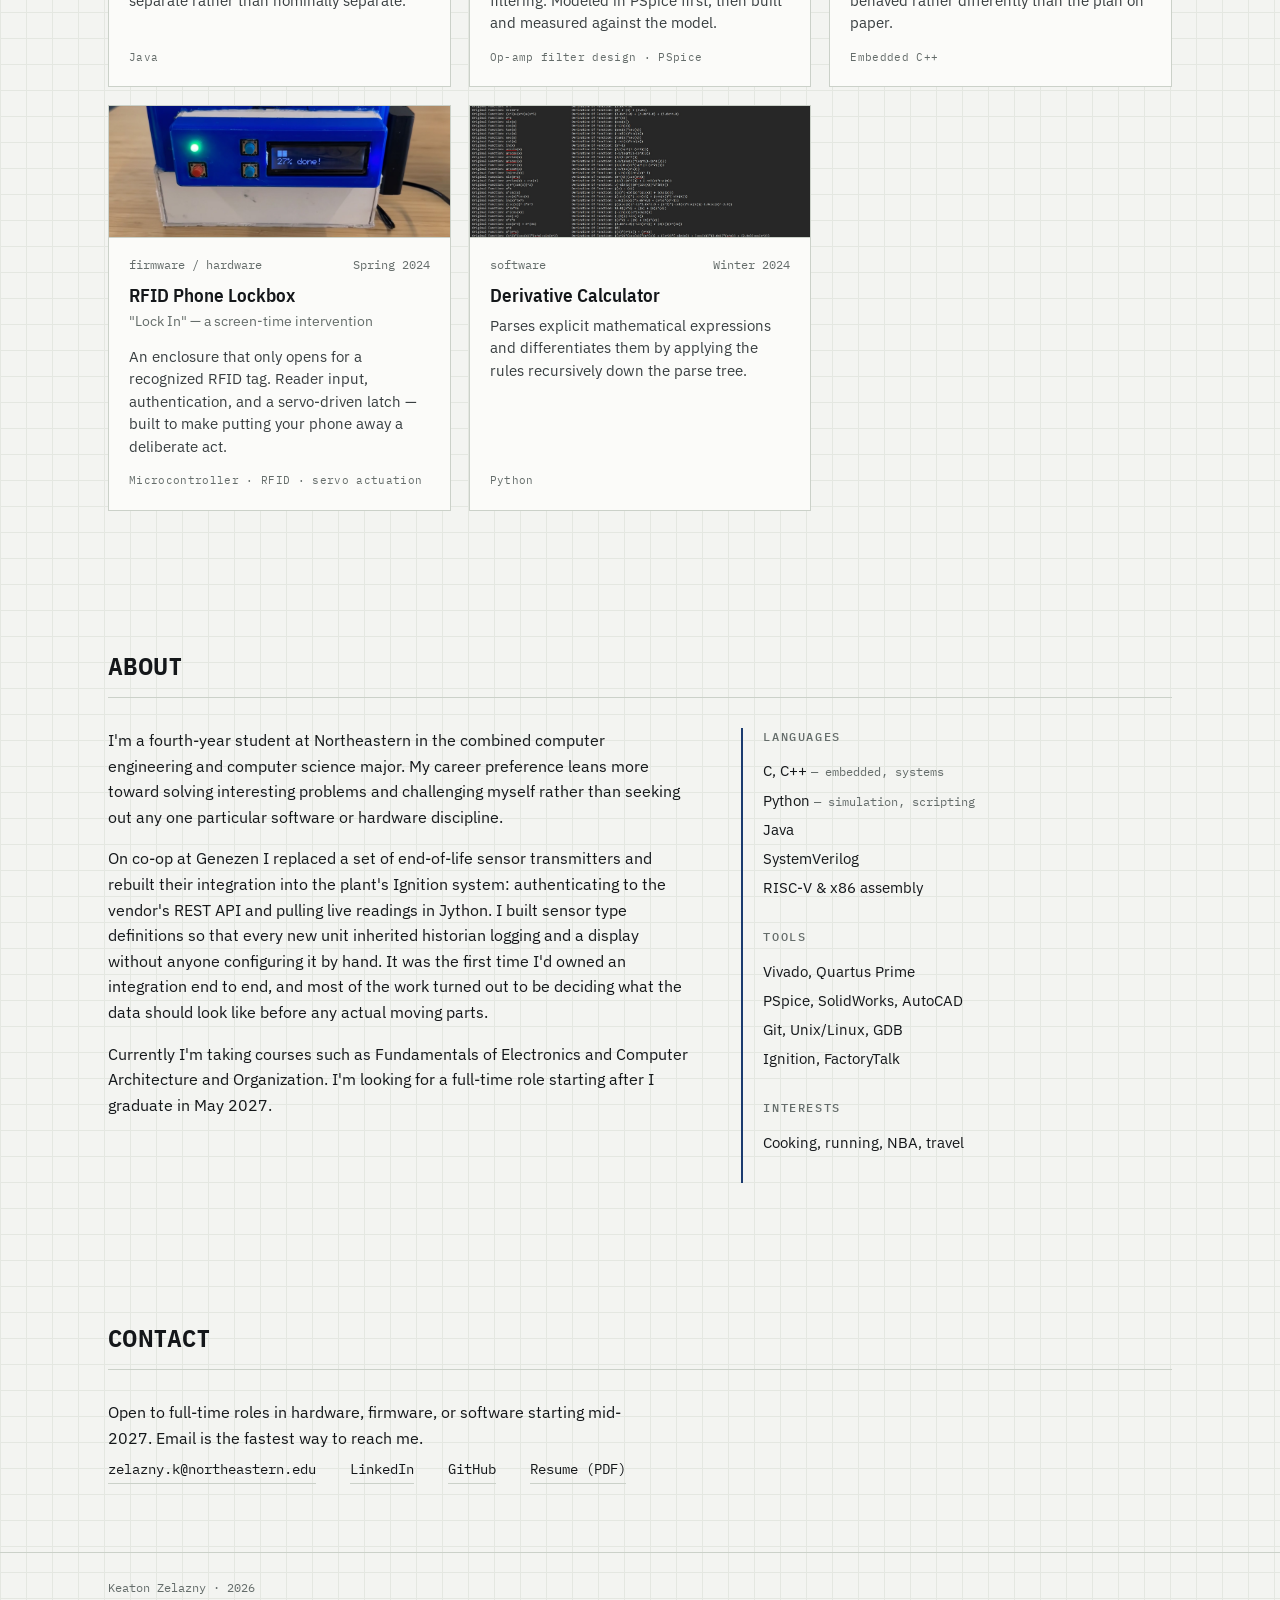
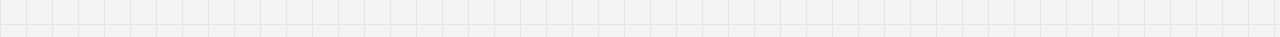
==== commit cc29a3bf: "Revised website to sound less corny" ====
--- a/index.html
+++ b/index.html
@@ -6,7 +6,7 @@
 <title>Keaton Zelazny - Computer Engineer</title>
 <meta name="description" content="Computer engineering and computer science student at Northeastern University working across FPGA design, embedded firmware, and software. Graduating May 2027.">
 
-<meta property="og:title" content="Keaton Zelazny — Computer Engineer">
+<meta property="og:title" content="Keaton Zelazny - Computer Engineer">
 <meta property="og:description" content="FPGA design, embedded firmware, and software. Northeastern University, May 2027.">
 <meta property="og:type" content="website">
 <meta property="og:url" content="https://keatonzelazny.com/">
@@ -35,13 +35,12 @@
 </nav>
 
 <header class="hero" id="top">
-  <div class="wrap hero-grid">
-   <div class="hero-text">
+  <div class="wrap">
     <p class="eyebrow">Boston, MA</p>
     <h1>Keaton<br>Zelazny</h1>
     <p class="lede">
-      Computer engineering student interested in most things across the broad spectrum of computation,
-      from <em>hardware design</em> to <em>software algorithms</em>.
+      Computer engineering student interested in the broad spectrum of computation,
+      from <em>hardware design</em> to <em>algorithms</em>.
     </p>
     <div class="facts">
       <span>Northeastern University</span>
@@ -53,10 +52,6 @@
       <a class="btn" href="#work">See my work</a>
       <a class="btn ghost" href="mailto:zelazny.k@northeastern.edu">Get in touch</a>
     </div>
-   </div>
-   <div class="hero-photo">
-     <img src="assets/img/keaton.jpg" alt="Keaton Zelazny" width="640" height="640">
-   </div>
   </div>
 </header>
 
@@ -83,20 +78,20 @@
     <div class="sec-head"><h2>About</h2></div>
     <div class="about-grid">
       <div>
-       <p>
+        <p>
           I'm a fourth-year student at Northeastern in the combined computer engineering and
           computer science major. My career preference leans more toward solving interesting problems and challenging myself rather than seeking out any one particular software or hardware discipline.
         </p>
         <p>
           On co-op at Genezen I replaced a set of end-of-life sensor transmitters and rebuilt
-          their integration into the plant's Ignition system. I authenticated to the vendor's
-          REST API and pulled live readings in Jython. I built sensor type definitions so
+          their integration into the plant's Ignition system: authenticating to the vendor's
+          REST API and pulling live readings in Jython. I built sensor type definitions so
           that every new unit inherited historian logging and a display without anyone configuring
-          it by hand. It was the first time I had owned an integration end to end, and most of
-          the work was deciding what the data should look like before implementing any actual moving parts.
+          it by hand. It was the first time I'd owned an integration end to end, and most of
+          the work turned out to be deciding what the data should look like before any actual moving parts.
         </p>
         <p>
-          Currently I'm taking courses such as Fundamentals of Electronics and Computer Architecture and Organization. I'm looking for a full-time role starting after graduating in May 2027.
+          Currently I'm taking courses such as Fundamentals of Electronics and Computer Architecture and Organization. I'm looking for a full-time role starting after I graduate in May 2027.
         </p>
       </div>
       <div class="side-block">
--- a/assets/style.css
+++ b/assets/style.css
@@ -10,8 +10,8 @@
   --rule:   #CBD1C9;
   --ink:    #14171A;
   --muted:  #646C6A;
-  --accent: #006fa7;
-  --accent-soft: rgba(0, 111, 167, 0.10);
+  --accent: #1B3B6F;
+  --accent-soft: rgba(27, 59, 111, 0.10);
 
   --sans: "IBM Plex Sans", system-ui, -apple-system, sans-serif;
   --cond: "IBM Plex Sans Condensed", "IBM Plex Sans", system-ui, sans-serif;
@@ -99,28 +99,6 @@
 
 .hero { padding: 78px 0 44px; }
 
-.hero-grid {
-  display: grid;
-  grid-template-columns: minmax(0, 700px) auto;
-  justify-content: start;
-  gap: 64px;
-  align-items: start;
-}
-
-/* offset equal to the eyebrow line + its margin, so the photo's top edge
-   lands on the cap height of the name rather than above it */
-.hero-photo { margin-top: 39px; }
-
-.hero-photo img {
-  display: block;
-  width: 268px;
-  height: 268px;
-  object-fit: cover;
-  border: 1px solid var(--rule);
-  border-radius: 4px;
-  background: var(--panel);
-}
-
 .eyebrow {
   font-family: var(--mono);
   font-size: 12px;
@@ -477,10 +455,7 @@
 
 @media (max-width: 860px) {
   .about-grid { grid-template-columns: 1fr; gap: 34px; }
-  .hero { padding: 42px 0 32px; }
-  .hero-grid { grid-template-columns: 1fr; gap: 22px; justify-content: stretch; }
-  .hero-photo { order: -1; margin-top: 0; }
-  .hero-photo img { width: 104px; height: 104px; }
+  .hero { padding: 50px 0 32px; }
   section { padding: 50px 0; }
   .nav-links { gap: 18px; }
 }
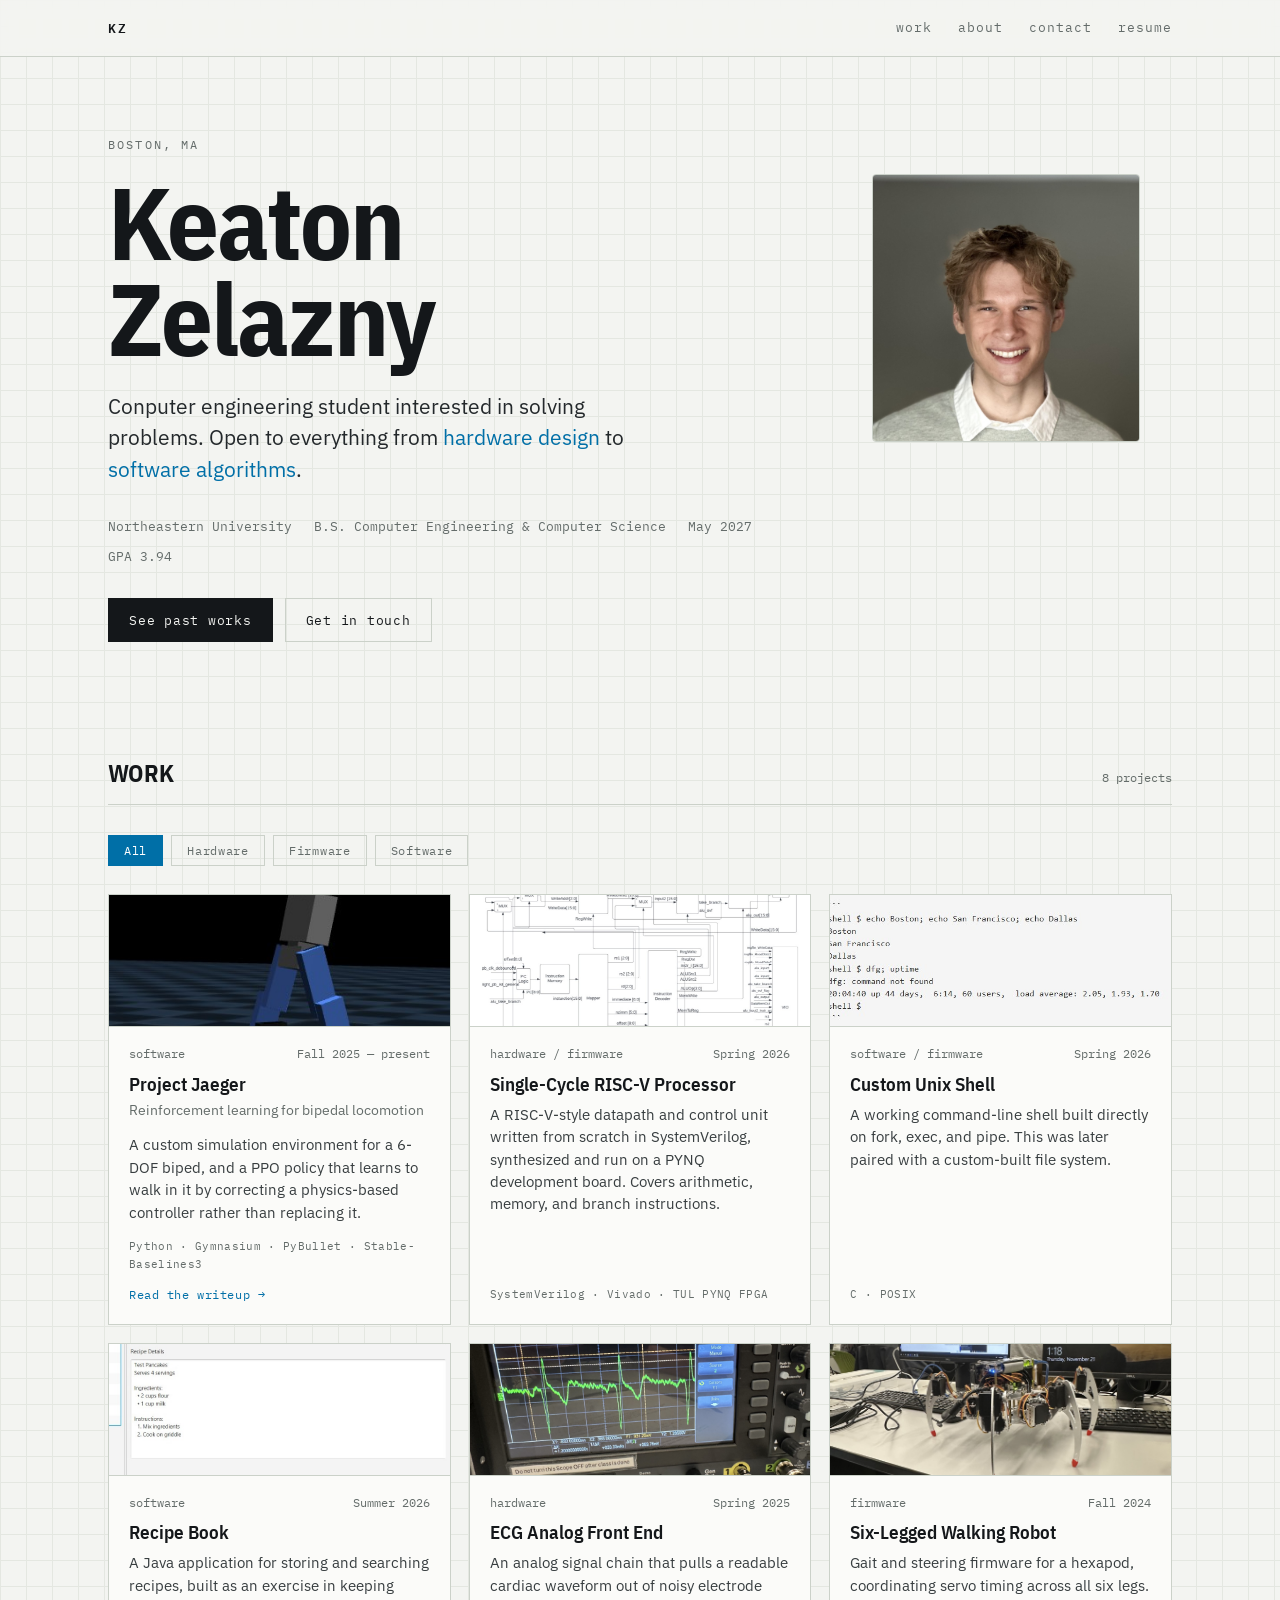
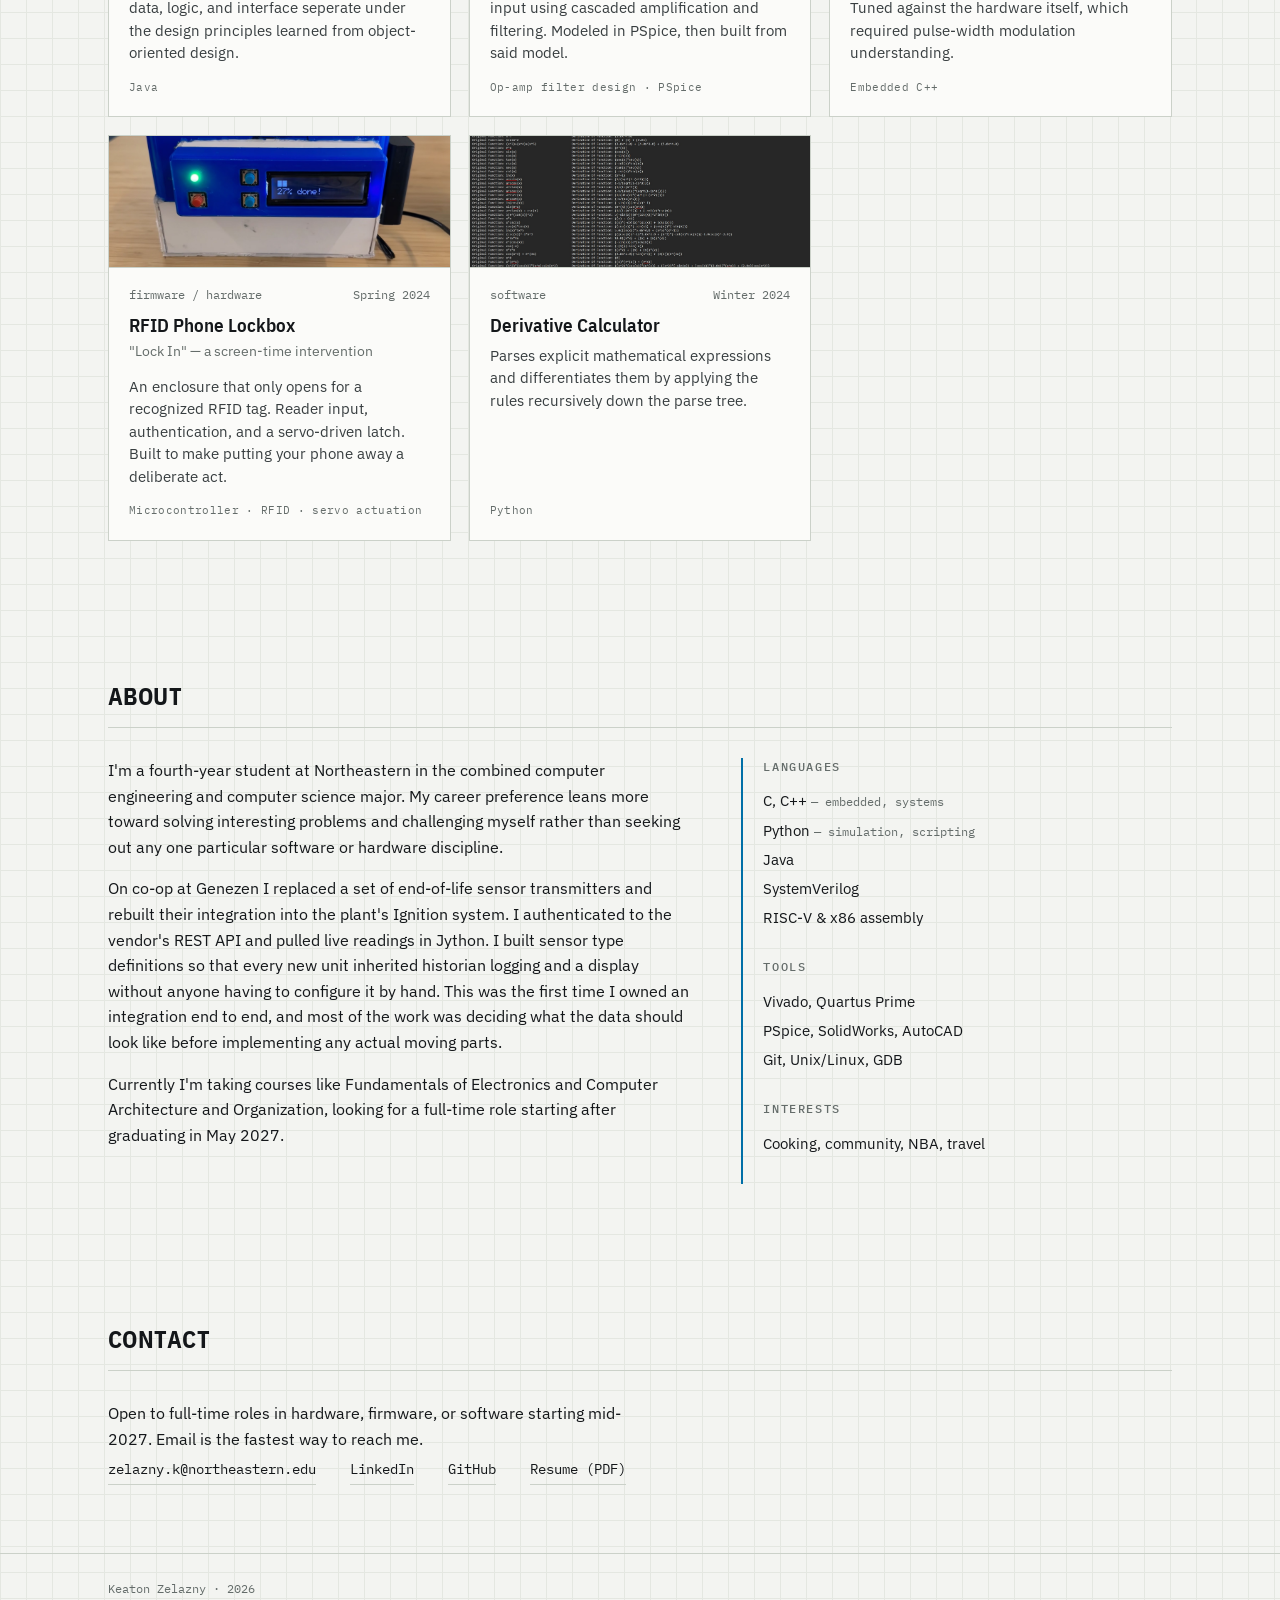
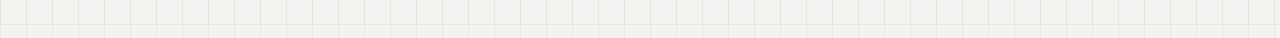
==== commit 4a9579fc: "copied wrong files over last time" ====
--- a/index.html
+++ b/index.html
@@ -3,10 +3,10 @@
 <head>
 <meta charset="utf-8">
 <meta name="viewport" content="width=device-width, initial-scale=1">
-<title>Keaton Zelazny - Computer Engineer</title>
+<title>Keaton Zelazny - Computer Engineering</title>
 <meta name="description" content="Computer engineering and computer science student at Northeastern University working across FPGA design, embedded firmware, and software. Graduating May 2027.">
 
-<meta property="og:title" content="Keaton Zelazny - Computer Engineer">
+<meta property="og:title" content="Keaton Zelazny — Computer Engineer">
 <meta property="og:description" content="FPGA design, embedded firmware, and software. Northeastern University, May 2027.">
 <meta property="og:type" content="website">
 <meta property="og:url" content="https://keatonzelazny.com/">
@@ -35,12 +35,12 @@
 </nav>
 
 <header class="hero" id="top">
-  <div class="wrap">
+  <div class="wrap hero-grid">
+   <div class="hero-text">
     <p class="eyebrow">Boston, MA</p>
     <h1>Keaton<br>Zelazny</h1>
     <p class="lede">
-      Computer engineering student interested in the broad spectrum of computation,
-      from <em>hardware design</em> to <em>algorithms</em>.
+      Conputer engineering student interested in solving problems. Open to everything from <em>hardware design</em> to <em>software algorithms</em>.
     </p>
     <div class="facts">
       <span>Northeastern University</span>
@@ -49,9 +49,13 @@
       <span>GPA 3.94</span>
     </div>
     <div class="btn-row">
-      <a class="btn" href="#work">See my work</a>
+      <a class="btn" href="#work">See past works</a>
       <a class="btn ghost" href="mailto:zelazny.k@northeastern.edu">Get in touch</a>
     </div>
+   </div>
+   <div class="hero-photo">
+     <img src="assets/img/keaton.jpg" alt="Keaton Zelazny" width="640" height="640">
+   </div>
   </div>
 </header>
 
@@ -78,20 +82,20 @@
     <div class="sec-head"><h2>About</h2></div>
     <div class="about-grid">
       <div>
-        <p>
+       <p>
           I'm a fourth-year student at Northeastern in the combined computer engineering and
           computer science major. My career preference leans more toward solving interesting problems and challenging myself rather than seeking out any one particular software or hardware discipline.
         </p>
         <p>
           On co-op at Genezen I replaced a set of end-of-life sensor transmitters and rebuilt
-          their integration into the plant's Ignition system: authenticating to the vendor's
-          REST API and pulling live readings in Jython. I built sensor type definitions so
-          that every new unit inherited historian logging and a display without anyone configuring
-          it by hand. It was the first time I'd owned an integration end to end, and most of
-          the work turned out to be deciding what the data should look like before any actual moving parts.
+          their integration into the plant's Ignition system. I authenticated to the vendor's
+          REST API and pulled live readings in Jython. I built sensor type definitions so
+          that every new unit inherited historian logging and a display without anyone having to configure
+          it by hand. This was the first time I owned an integration end to end, and most of
+          the work was deciding what the data should look like before implementing any actual moving parts.
         </p>
         <p>
-          Currently I'm taking courses such as Fundamentals of Electronics and Computer Architecture and Organization. I'm looking for a full-time role starting after I graduate in May 2027.
+          Currently I'm taking courses like Fundamentals of Electronics and Computer Architecture and Organization, looking for a full-time role starting after graduating in May 2027. 
         </p>
       </div>
       <div class="side-block">
@@ -108,11 +112,10 @@
           <li>Vivado, Quartus Prime</li>
           <li>PSpice, SolidWorks, AutoCAD</li>
           <li>Git, Unix/Linux, GDB</li>
-          <li>Ignition, FactoryTalk</li>
         </ul>
         <h4>Interests</h4>
         <ul>
-          <li>Cooking, running, NBA, travel</li>
+          <li>Cooking, community, NBA, travel</li>
         </ul>
       </div>
     </div>
@@ -142,6 +145,7 @@
   </div>
 </footer>
 
+
 <script src="assets/main.js"></script>
 </body>
 </html>
--- a/assets/style.css
+++ b/assets/style.css
@@ -10,8 +10,8 @@
   --rule:   #CBD1C9;
   --ink:    #14171A;
   --muted:  #646C6A;
-  --accent: #1B3B6F;
-  --accent-soft: rgba(27, 59, 111, 0.10);
+  --accent: #006fa7;
+  --accent-soft: rgba(0, 111, 167, 0.10);
 
   --sans: "IBM Plex Sans", system-ui, -apple-system, sans-serif;
   --cond: "IBM Plex Sans Condensed", "IBM Plex Sans", system-ui, sans-serif;
@@ -99,6 +99,28 @@
 
 .hero { padding: 78px 0 44px; }
 
+.hero-grid {
+  display: grid;
+  grid-template-columns: minmax(0, 700px) auto;
+  justify-content: start;
+  gap: 64px;
+  align-items: start;
+}
+
+/* offset equal to the eyebrow line + its margin, so the photo's top edge
+   lands on the cap height of the name rather than above it */
+.hero-photo { margin-top: 39px; }
+
+.hero-photo img {
+  display: block;
+  width: 268px;
+  height: 268px;
+  object-fit: cover;
+  border: 1px solid var(--rule);
+  border-radius: 4px;
+  background: var(--panel);
+}
+
 .eyebrow {
   font-family: var(--mono);
   font-size: 12px;
@@ -455,7 +477,10 @@
 
 @media (max-width: 860px) {
   .about-grid { grid-template-columns: 1fr; gap: 34px; }
-  .hero { padding: 50px 0 32px; }
+  .hero { padding: 42px 0 32px; }
+  .hero-grid { grid-template-columns: 1fr; gap: 22px; justify-content: stretch; }
+  .hero-photo { order: -1; margin-top: 0; }
+  .hero-photo img { width: 104px; height: 104px; }
   section { padding: 50px 0; }
   .nav-links { gap: 18px; }
 }
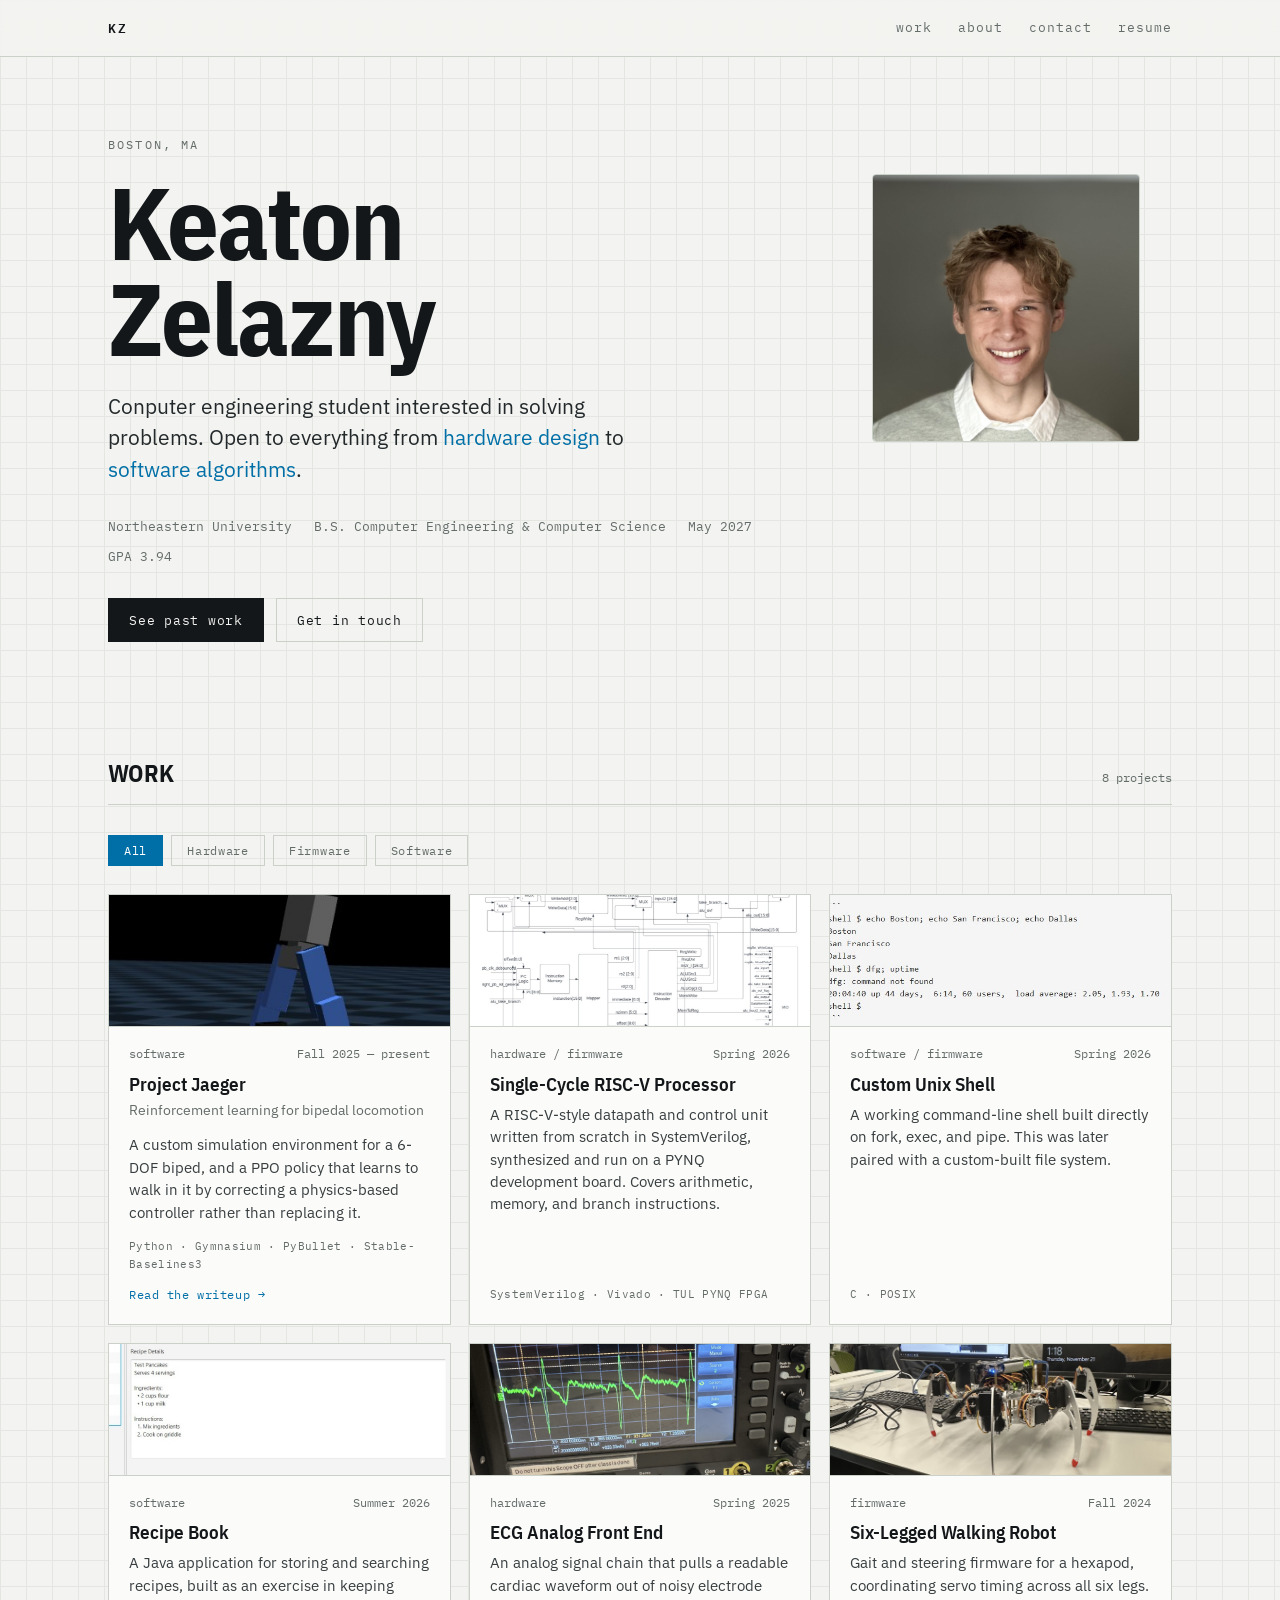
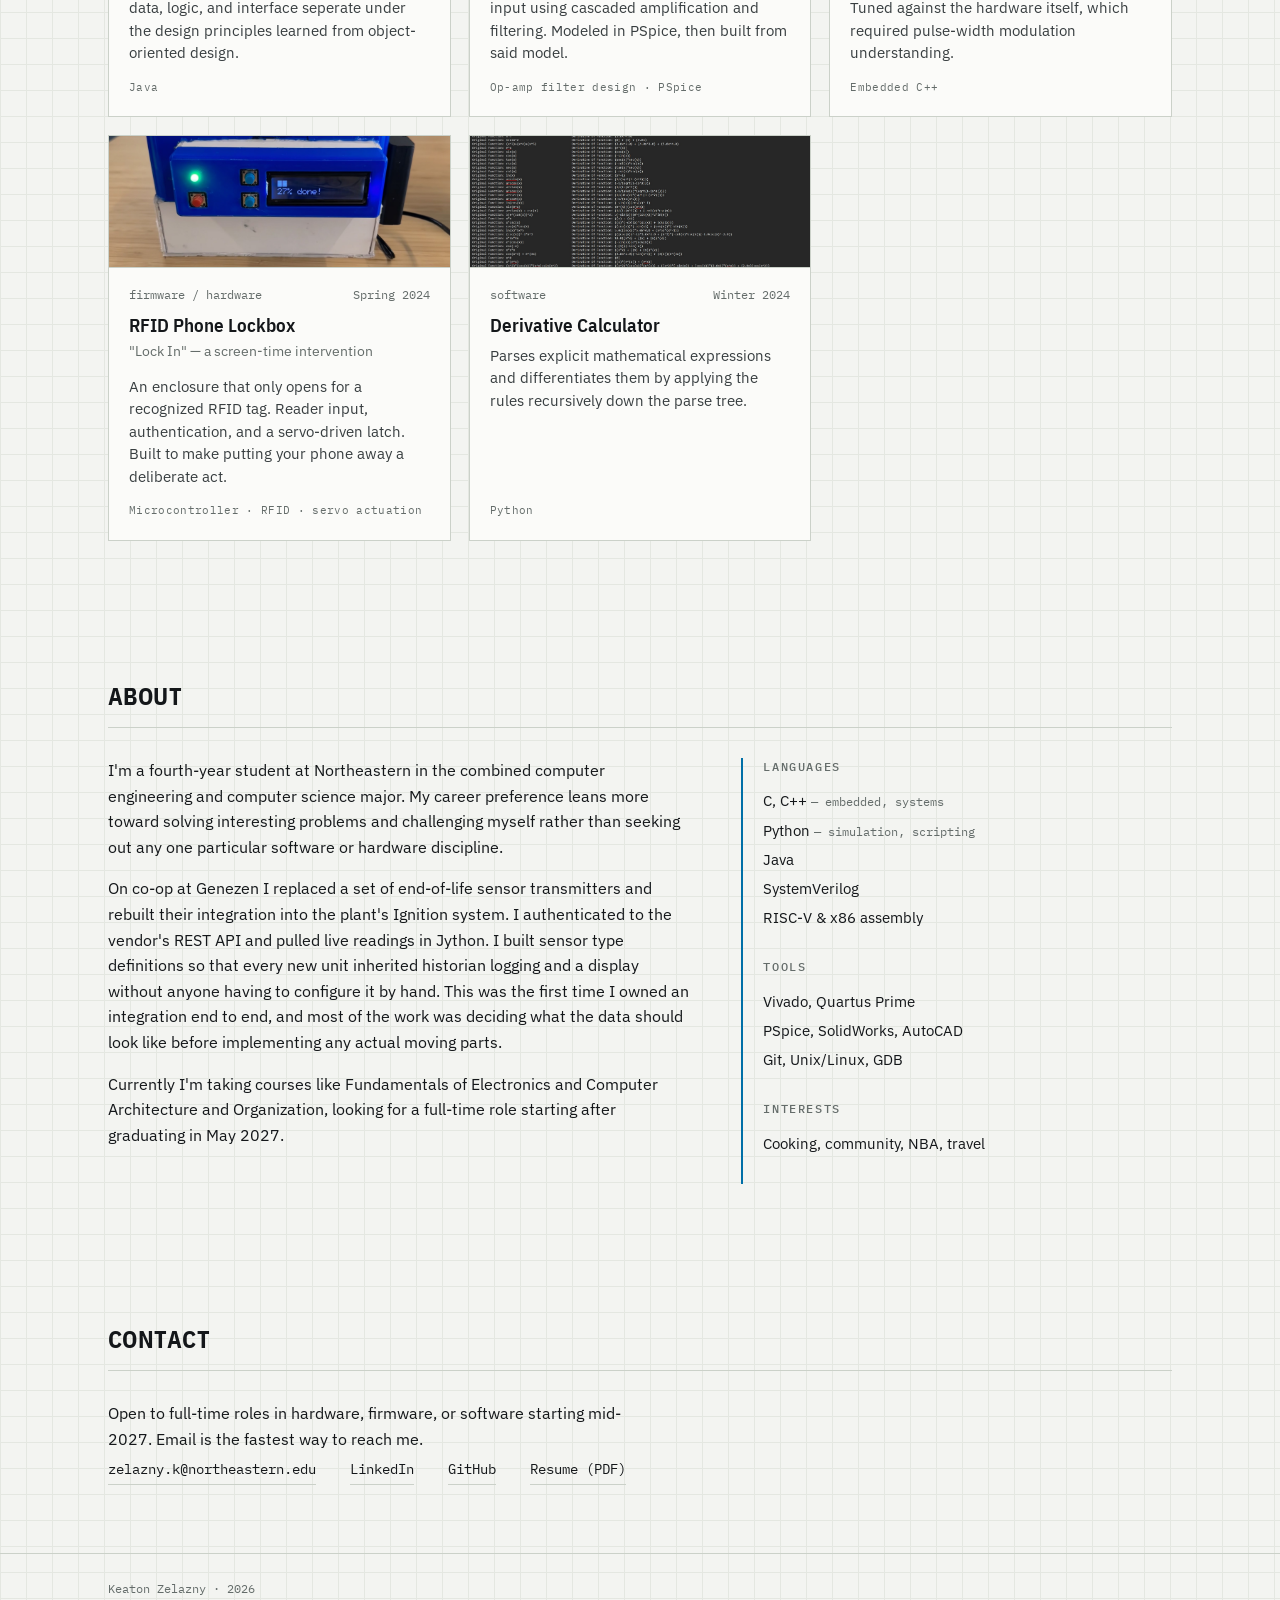
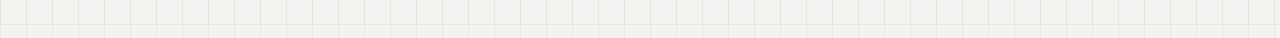
==== commit fb8b04f7: "Fixed typo" ====
--- a/index.html
+++ b/index.html
@@ -49,7 +49,7 @@
       <span>GPA 3.94</span>
     </div>
     <div class="btn-row">
-      <a class="btn" href="#work">See past works</a>
+      <a class="btn" href="#work">See past work</a>
       <a class="btn ghost" href="mailto:zelazny.k@northeastern.edu">Get in touch</a>
     </div>
    </div>
